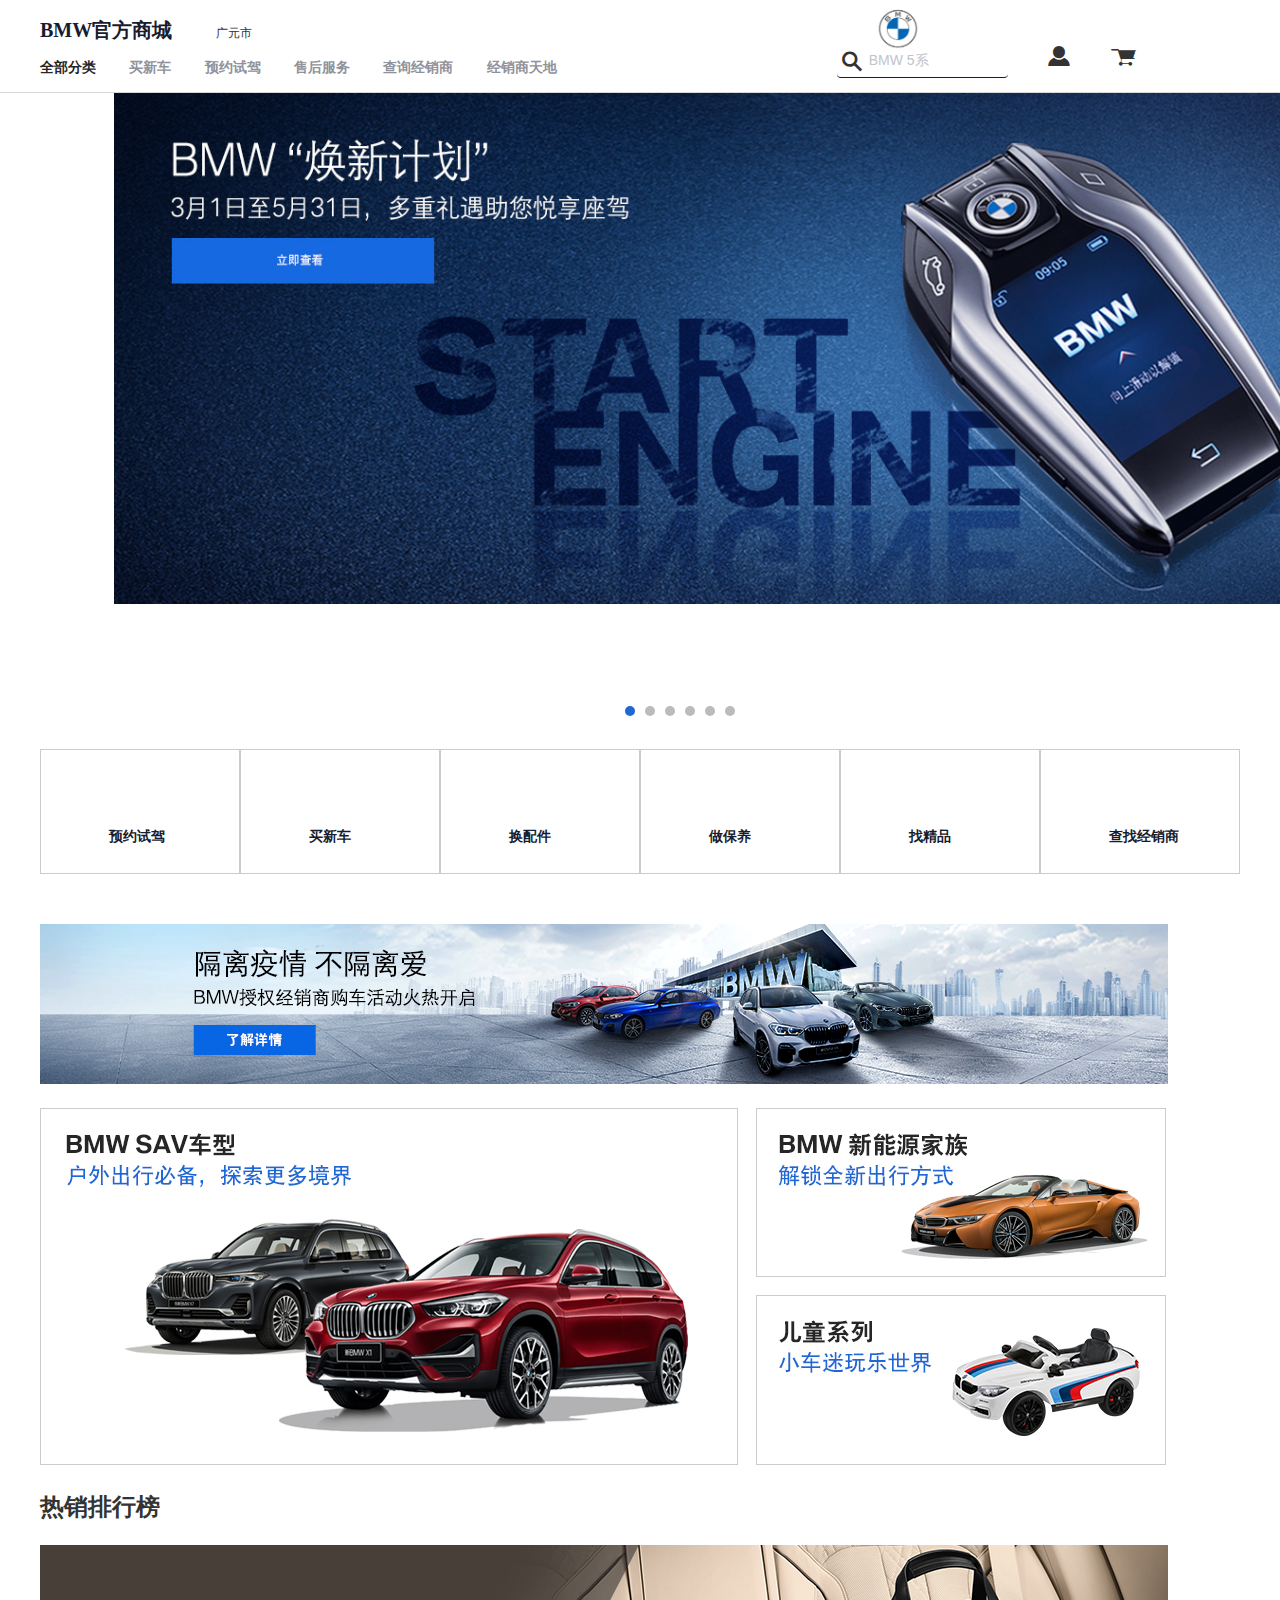
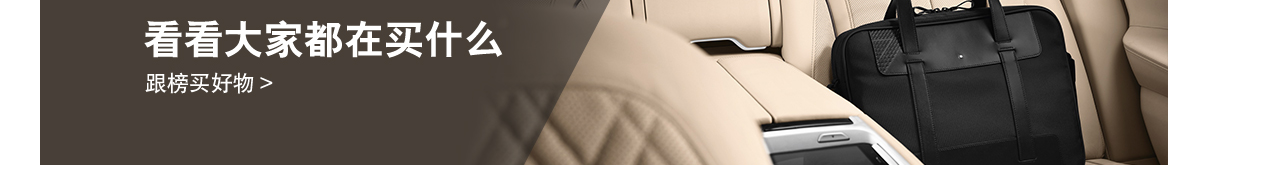
==== official-store.html @ 03c1a134 "今日提交" ====
<!DOCTYPE html>
<html lang="en">

<head>
    <meta charset="UTF-8">
    <meta name="viewport" content="width=device-width, initial-scale=1.0">
    <meta data-n-head="ssr" name="keywords" content="宝马汽车官方电商平台,宝马在线购买,宝马汽车报价,宝马汽车最新优惠">
    <meta data-n-head="ssr" data-hid="description" name="description"
        content="宝马汽车商城是宝马汽车官方电商平台，为您提供在线购买服务，想了解更多关于宝马汽车价格、图片、内饰、外观、性能、参数以及最新优惠等信息就到宝马汽车商城。">
    <link rel="icon" href="./images/favicon.png">
    <title>宝马汽车官方电商平台_在线购买_报价_最新优惠-宝马汽车商城</title>
    <link rel="icon" href="./images/favicon.png">
    <link rel="stylesheet" href="./lib/reset/reset.css">
    <link rel="stylesheet" href="./css/common.css">
    <link rel="stylesheet" href="./css/official-store.css">
</head>

<body>
    <!-- 顶部导航 -->
    <div class="topnav">
        <div class="container">
            <div class="topnav-one-part">
                <a href="javescript:;">BMW官方商城</a>
                <span><i></i>广元市<i></i></span>
            </div>
            <div class="topnav-two-part">
                <a href="javescript:;">全部分类</a>
                <a href="javescript:;">买新车</a>
                <a href="javescript:;">预约试驾</a>
                <a href="javescript:;">售后服务</a>
                <a href="javescript:;">查询经销商</a>
                <a href="javescript:;">经销商天地</a>
            </div>
            <div class="topnav-two-part-right">
                <i class="iconfont big">&#xe610;</i>
                <input type="text" placeholder="BMW 5系">
                <i class="iconfont people">&#xe663;</i>
                <i class="iconfont cart">&#xe6e3;</i>
            </div>
            <a href=""> <img src="./images/top-nav_2.png" alt=""></a>
        </div>
    </div>


    <!-- 轮播图 -->
    <div class="slider">
        <ul>
            <li>
                <a href="#"><img src="./images/official-store-silder_1.jpg" alt="">
                </a>
            </li>

            <li>
                <a href="#"><img src="./images/official-store-silder_3.jpg" alt="">
                </a>
            </li>

            <li>
                <a href="#"><img src="./images/official-store-silder_2.jpg" alt="">
                </a>
            </li>
        </ul>

        <!-- 小圆点 -->
        <ol>

        </ol>
    </div>


    <!-- 各种服务 -->
    <div class="all-kinds-of-servise">
        <div class="container">
            <div class="content"><a href="#"><i class="iconfont"></i>预约试驾</a></div>
            <div class="content"><a href="#"><i class="iconfont"></i>买新车</a></div>
            <div class="content"><a href="#"><i class="iconfont"></i>换配件</a></div>
            <div class="content"><a href="#"><i class="iconfont"></i>做保养</a></div>
            <div class="content"><a href="#"><i class="iconfont"></i>找精品</a></div>
            <div class="content"><a href="#"><i class="iconfont"></i>查找经销商</a></div>
        </div>
    </div>

    <!-- 广告图 -->
    <div class="ad">
        <div class="container">
            <a href="#">
                <img src="./images/ad_1.png" alt="">
            </a>
        </div>
    </div>

    <!-- BMW车型 -->
    <div class="motorcycle-type">
        <div class="container">
            <ul>
                <li><a href=""><img src="./images/motorcycle-type_1.jpg" alt=""></a>
                </li>

                <li>
                    <a href=""><img src="./images/motorcycle-type_2.jpg" alt=""></a>

                </li>

                <li> <a href=""><img src="./images/motorcycle-type_3.jpg" alt=""></a></li>
            </ul>
        </div>
    </div>

    <!-- 热销排行榜 -->
    <div class="hot">
        <div class="container">
            <h2>热销排行榜</h2>
            <a href="#"><img src="./images/hot_1.jpg" alt=""></a>
            <ul>
                <li></li>
                <li></li>
                <li></li>
                <li></li>
                <li></li>
                <li></li>
                <li></li>
                <li></li>
                <li></li>
            </ul>
        </div>
    </div>

    <script src="./lib/jQuery/jquery-3.4.1.min.js"></script>
    <script src="./js/official-store.js"></script>
</body>

</html>
---- css/common.css ----
/* 版心 */
.container{
    margin: 0 auto;
    width: 1200px;
}

*{
  cursor: pointer
}


/* 清除浮动 */
.clearfix:before,
.clearfix:after{
    content:'';
    display:table;
}

.clearfix:after{
    clear:both;
}

.clearfix{
    *zoom:1;
}


@font-face {font-family: "iconfont";
  src: url('iconfont.eot?t=1587384493761'); /* IE9 */
  src: url('iconfont.eot?t=1587384493761#iefix') format('embedded-opentype'), /* IE6-IE8 */
  url('[data-uri]') format('woff2'),
  url('iconfont.woff?t=1587384493761') format('woff'),
  url('iconfont.ttf?t=1587384493761') format('truetype'), /* chrome, firefox, opera, Safari, Android, iOS 4.2+ */
  url('iconfont.svg?t=1587384493761#iconfont') format('svg'); /* iOS 4.1- */
}

.iconfont {
  font-family: "iconfont" !important;
  font-size: 16px;
  font-style: normal;
  -webkit-font-smoothing: antialiased;
  -moz-osx-font-smoothing: grayscale;
}

.icon-weizhi:before {
  content: "\e681";
}

.icon-wo:before {
  content: "\e663";
}

.icon-lianxiwomen:before {
  content: "\e61d";
}

.icon-gouwuche:before {
  content: "\e6e3";
}

.icon-ic_arrow_r:before {
  content: "\e601";
}

.icon-zixun:before {
  content: "\e628";
}

.icon-fangdajing:before {
  content: "\e610";
}

.icon-youjiantou-:before {
  content: "\e630";
}

.icon-zuojiantou-:before {
  content: "\e632";
}

.icon-qiche:before {
  content: "\e7ef";
}

.icon-wurenjiashi___:before {
  content: "\e559";
}
---- css/official-store.css ----
.topnav{
    width: 100%;
    height: 92px;
    position: fixed;
    top: 0;
    border-bottom: 1px solid #d8d8d8;
    background-color: #fff;
}

.topnav-one-part{
    width: 660px;
    display: inline-block;
}

.topnav-one-part a{
    font-size: 20px;
    color: #181c2f;
    font-weight: 600;
    line-height: 60px;
    padding-top: 20px;
    box-sizing: border-box;
    font-family: Microsoft YaHei;
    padding-right: 40px;
}

.topnav-two-part a{
    font-size: 14px;
    margin-top: 10px;
    margin-bottom: 18px;
    font-weight: 700;
    color: #91929b;
    margin-right: 30px;
}

.topnav-two-part a:first-child{
    color: #262626;
}

.topnav-two-part{
    float: left;
}

.topnav-two-part-right{
    overflow: hidden;
    position: relative;
    width: 653px;
    height: 90px;
    margin-top: -57px;
    padding-top: 15px
}

.topnav-two-part-right input{
    margin-left: 250px;
    border: none;
    border-bottom: 1px solid #181c2f;
    padding-left: 32px;
    box-sizing: border-box;
    border-radius: 4px;
    padding-top: 26px;
    width: 171px;
    height: 60px;
}

.topnav-two-part-right input::-webkit-input-placeholder { 
       color: #c0c4cc;   
       font-size: 14px; 
       text-align: left;
       line-height: 20px;
   }

.topnav-two-part-right .big{
    position: absolute;
    top: 48px;
    left: 255px;
    font-size: 20px;
}

.people,
.cart{
    font-size: 26px;
    margin-left: 35px;
}

 .topnav img{
    width: 5%;
    position: absolute;
    top: -6px;
    right: 350px;
}



/* 轮播图 */
.slider {
    /* height: 765px; */
    margin-left: 114px;
    /* margin-left: 112px; */
    position: relative;
    margin-top: 92px;
    z-index: -1;
  }

  .slider img{
      width: 117%;
  }

  .slider ul{
      height: 632px;
  }

  .slider ul li {
    position: absolute;
    display: none;
  }

  .slider ul li:first-child {
    display: block;
  }

  .slider ol {
    position: absolute;
    left: 49%;
    bottom: 8px;
    transform: translate(-50%);
  }

  .slider ol li {
    float: left;
    width: 10px;
    height: 10px;
    border-radius: 50%;
    margin-right: 10px;
    background-color: #bbbbbb;
  }

  .slider ol li.current {
    background-color: #1c69d4;
  }



  /* 各种服务 */
  .all-kinds-of-servise{
      width: 100%;
      height: 175px;
      overflow: hidden;
      margin-top: 25px;
  }

  .all-kinds-of-servise .content{
      width: 200px;
      height: 125px;
      border: 1px solid #ccc;
      float: left;
      box-sizing: border-box;
  }

  .all-kinds-of-servise a{
     line-height: 170px;
     color: #181c2f;
     font-size: 14px;
    font-weight: 600;
    margin-left: 68px;
  }


  /* 广告 */
  .ad{
      margin-bottom: 20px;
  }


  /* BMW车型 */
  .motorcycle-type{
      height: 375px;
  }

  .motorcycle-type li{
      border: 1px solid #ccc;
      float: left;
  }

  .motorcycle-type li:first-child{
      margin-right: 18px;
  }

  .motorcycle-type li:last-child{
    margin-top: 18px;
}


/* 热销排行榜 */
.hot{
    margin-top: 10px;
}

.hot h2{
    font-size: 24px;
    font-weight: 800;
    margin-bottom: 25px;
}
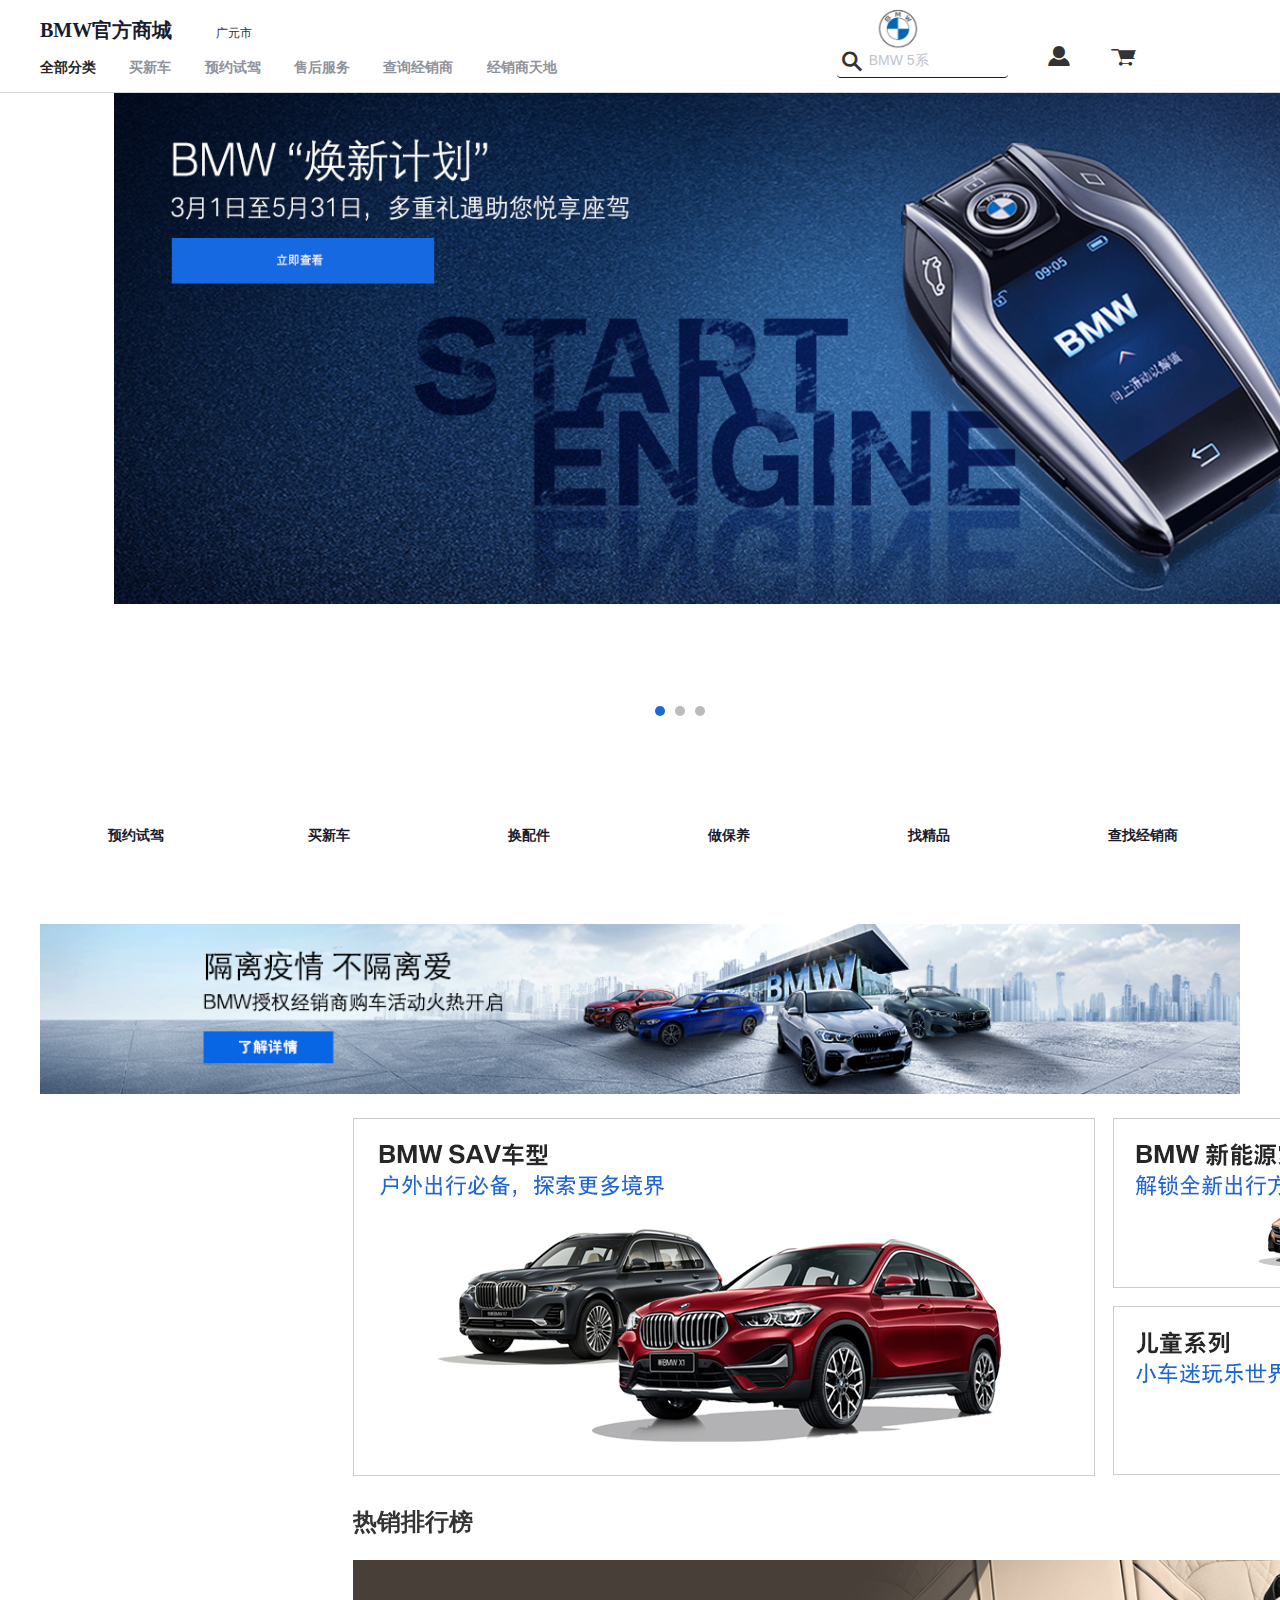
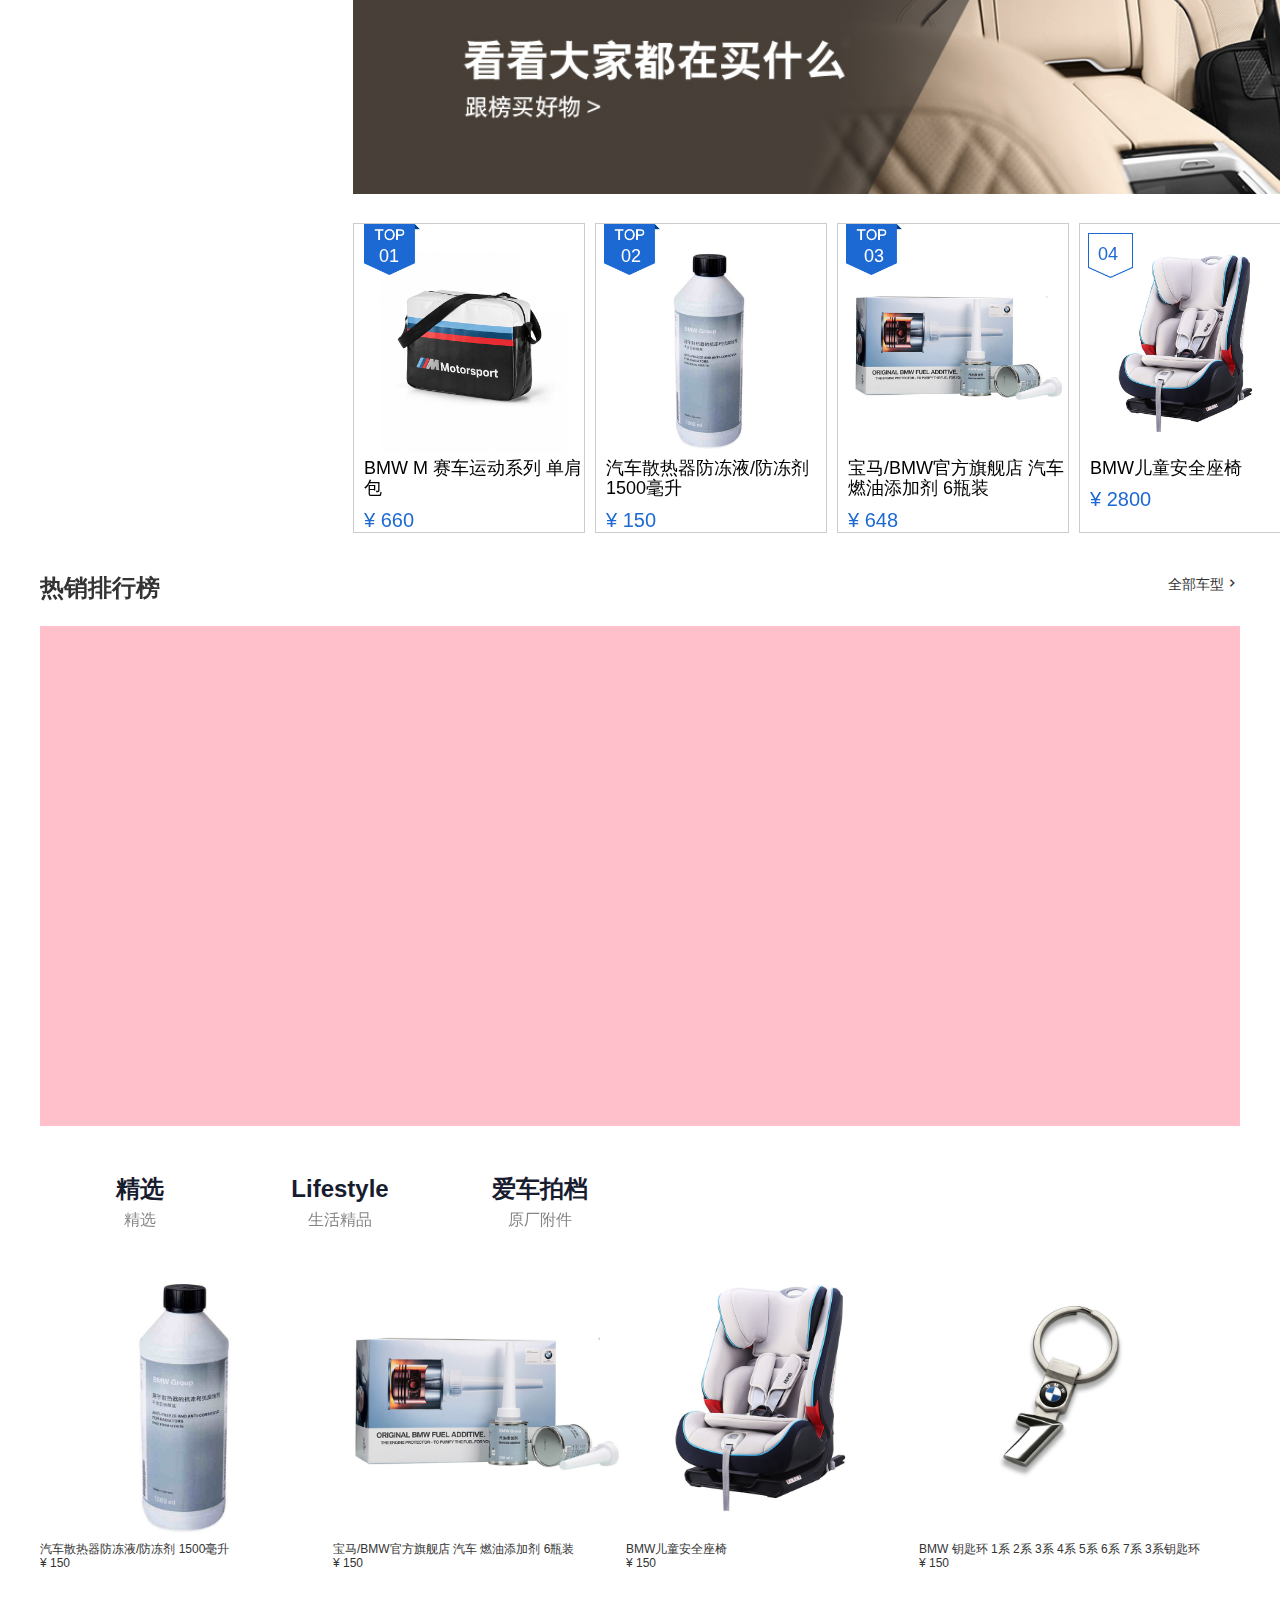
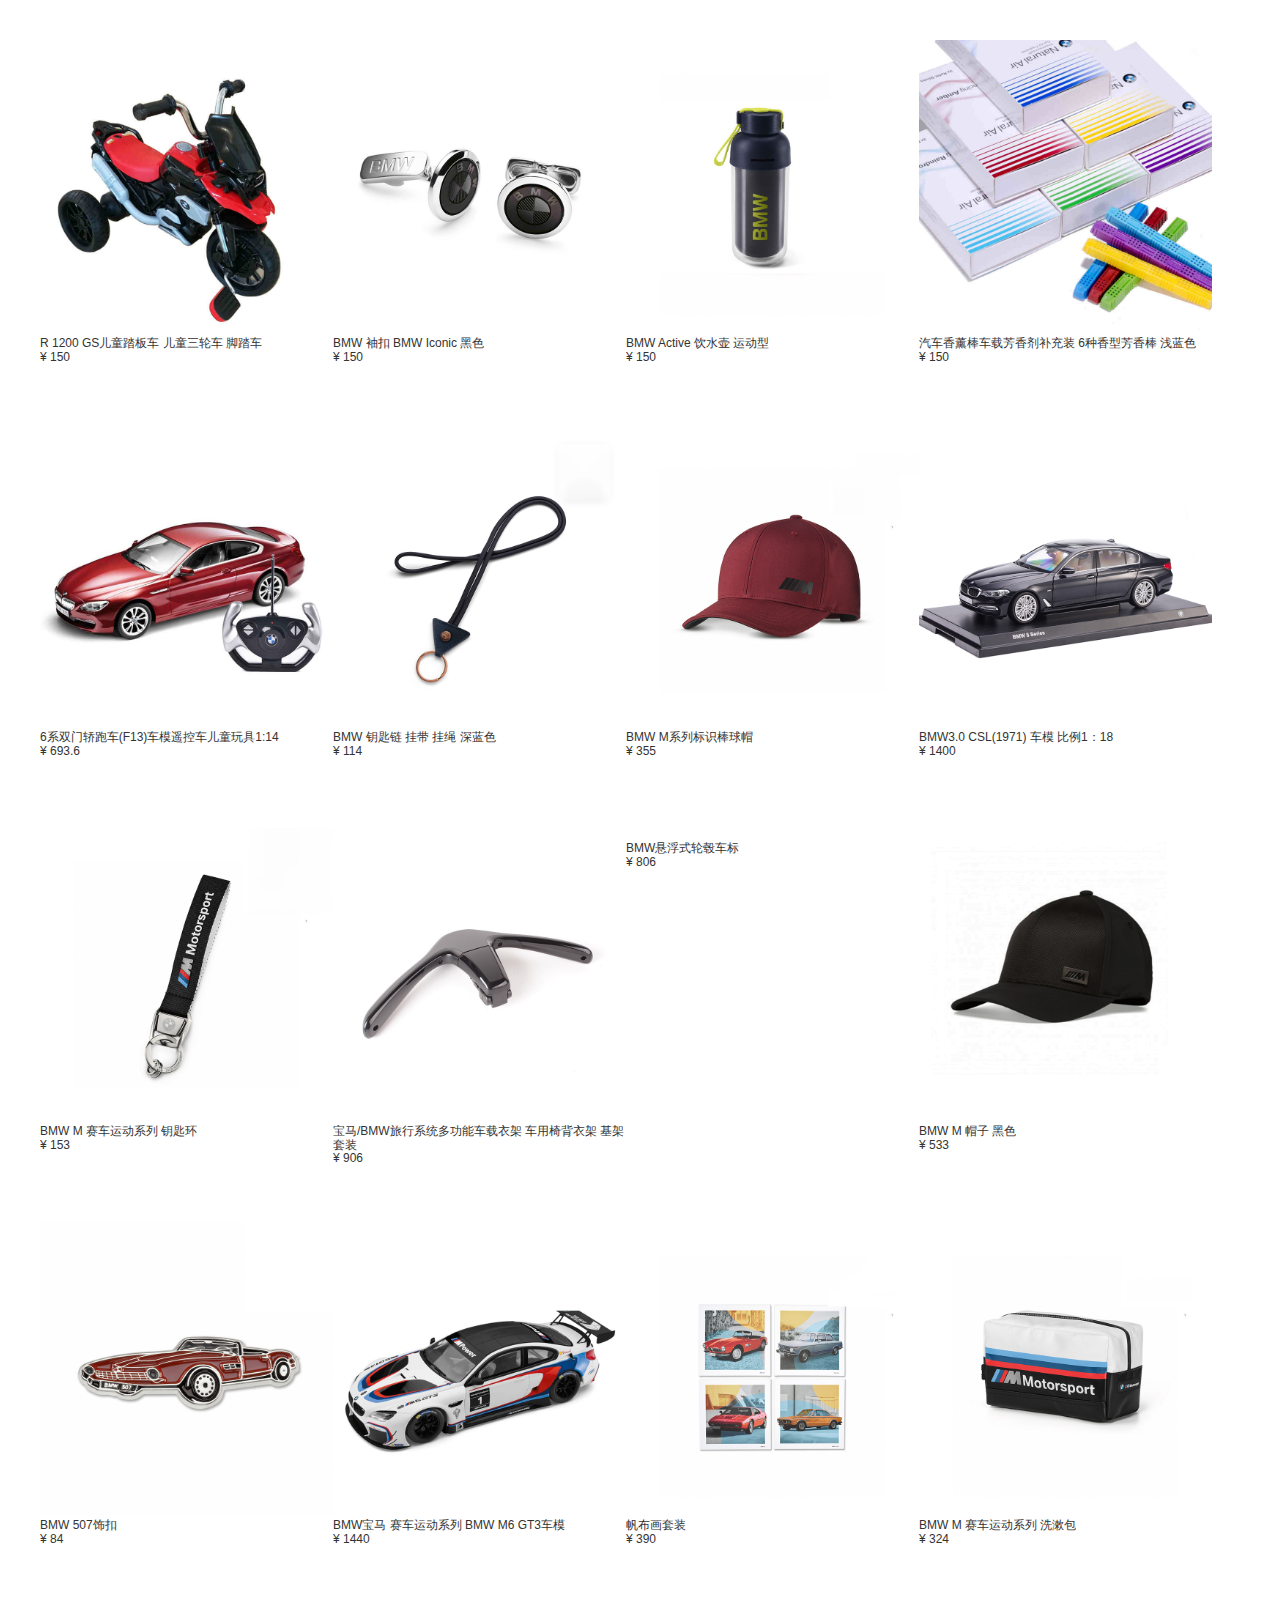
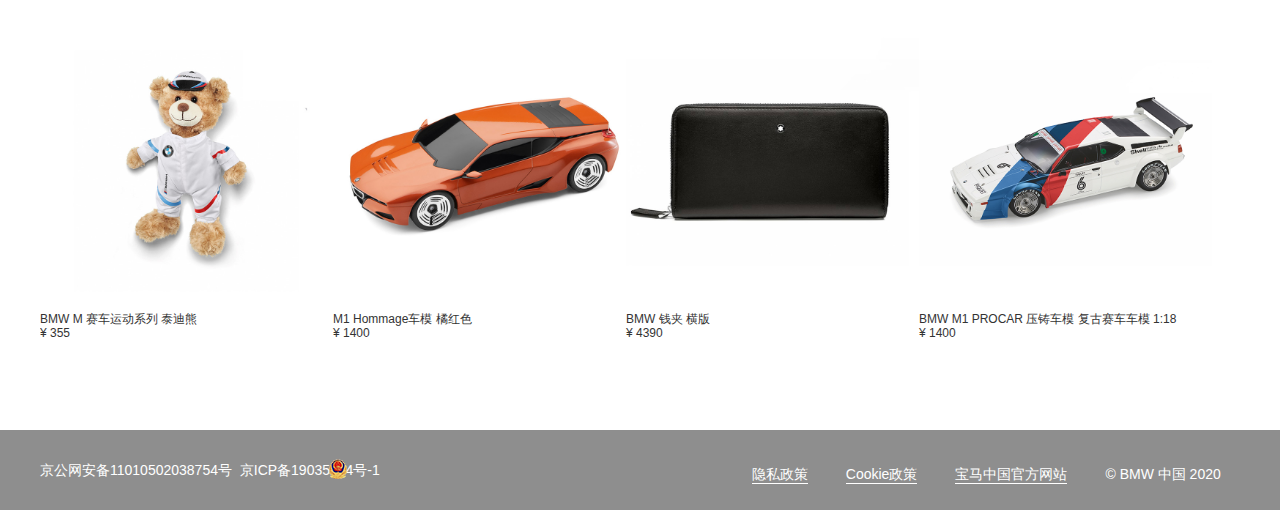
==== commit ce5b1d5e: "今日提交" ====
--- a/official-store.html
+++ b/official-store.html
@@ -110,18 +110,306 @@
     <div class="hot">
         <div class="container">
             <h2>热销排行榜</h2>
-            <a href="#"><img src="./images/hot_1.jpg" alt=""></a>
-            <ul>
-                <li></li>
-                <li></li>
-                <li></li>
-                <li></li>
-                <li></li>
-                <li></li>
-                <li></li>
-                <li></li>
-                <li></li>
-            </ul>
+            <a href="#"><img class="hot-ad" src="./images/hot_1.jpg" alt=""></a>
+            <div class="look">
+                <ul>
+                    <li><a href="#"><img src="./images/hot-content_1.jpg" alt="">
+                            <i class="top"></i>
+                            <b class="one">01</b>
+                            <p>BMW M 赛车运动系列 单肩包</p>
+                            <span>¥ 660</span>
+                        </a>
+                    </li>
+
+                    <li><a href="#"><img src="./images/hot-content_2.jpg" alt="">
+                            <i class="top1"></i>
+                            <b class="two">02</b>
+                            <p> 汽车散热器防冻液/防冻剂 1500毫升</p>
+                            <span>¥ 150</span>
+                        </a>
+                    </li>
+
+                    <li><a href="#"><img src="./images/hot-content_3.jpg" alt="">
+                            <i class="top2"></i>
+                            <b class="three">03</b>
+                            <p>宝马/BMW官方旗舰店 汽车 燃油添加剂 6瓶装</p>
+                            <span>¥ 648</span>
+                        </a>
+                    </li>
+
+                    <li><a href="#"><img src="./images/hot-content_4.jpg" alt="">
+                            <i class="top3"></i>
+                            <b class="four">04</b>
+                            <p> BMW儿童安全座椅 </p>
+                            <span>¥ 2800</span>
+                        </a>
+                    </li>
+
+                    <li><a href="#"><img src="./images/hot-content_5.jpg" alt="">
+                            <i class="top4"></i>
+                            <b class="five">05</b>
+                            <p>BMW 钥匙环 1系 2系 3系 4系 5系 6系 7系 3系钥匙环</p>
+                            <span>¥ 324</span>
+                        </a>
+                    </li>
+
+                    <li><a href="#"><img src="./images/hot-content_6.jpg" alt="">
+                            <i class="top"></i>
+                            <p>Motorrad R nineT/G 310 GS钥匙圈</p>
+                            <span>¥ 65</span>
+                        </a>
+                    </li>
+
+                    <li><a href="#"><img src="./images/hot-content_7.jpg" alt="">
+                            <i class="top"></i>
+                            <p>BMW 袖扣 BMW Iconic 黑色</p>
+                            <span>¥ 3820</span>
+                        </a>
+                    </li>
+
+                    <li><a href="#"><img src="./images/hot-content_8.jpg" alt="">
+                            <i class="top"></i>
+                            <p>BMW 玩具车 回力车车模 颜色随机发货</p>
+                            <span>¥ 115</span>
+                        </a>
+                    </li>
+
+                    <li><a href="#"><img src="./images/hot-content_9.jpg" alt="">
+                            <s>查看热销排行榜</s>
+                        </a>
+                    </li>
+                </ul>
+            </div>
+        </div>
+    </div>
+
+
+
+    <!-- 热销车型 -->
+    <div class="hot-car">
+        <div class="container">
+            <div class="hot-car-title">
+                <h2>热销排行榜</h2>
+                <span>全部车型<i class="iconfont">&#xe601;</i></span>
+            </div>
+            <div class="hot-car-slider">
+
+            </div>
+        </div>
+    </div>
+
+
+
+
+
+    <!-- 精选产品 -->
+    <div class="good-produce">
+        <div class="container">
+            <div class="good-produce-title-top">
+                <div class="good-produce-title">
+                    <h2>精选</h2>
+                    <span>精选</span>
+                </div>
+
+                <div class="good-produce-title">
+                    <h2>Lifestyle</h2>
+                    <span>生活精品</span>
+                </div>
+
+                <div class="good-produce-title">
+                    <h2>爱车拍档</h2>
+                    <span>原厂附件</span>
+                </div>
+            </div>
+
+            <!-- 精选对应的内容 -->
+            <div class="good-produce-content">
+                <ul>
+                    <li>
+                        <a href="#">
+                            <img src="./images/good-produce-content_1.jpg" alt="">
+                            <p> 汽车散热器防冻液/防冻剂 1500毫升</p>
+                            <span>¥ 150</span>
+                        </a>
+                    </li>
+                    <li>
+                        <a href="#">
+                            <img src="./images/good-produce-content_2.jpg" alt="">
+                            <p>宝马/BMW官方旗舰店 汽车 燃油添加剂 6瓶装</p>
+                            <span>¥ 150</span>
+                        </a>
+                    </li>
+                    <li>
+                        <a href="#">
+                            <img src="./images/good-produce-content_3.jpg" alt="">
+                            <p> BMW儿童安全座椅 </p>
+                            <span>¥ 150</span>
+                        </a>
+                    </li>
+                    <li>
+                        <a href="#">
+                            <img src="./images/good-produce-content_4.jpg" alt="">
+                            <p>BMW 钥匙环 1系 2系 3系 4系 5系 6系 7系 3系钥匙环</p>
+                            <span>¥ 150</span>
+                        </a>
+                    </li>
+                    <li>
+                        <a href="#">
+                            <img src="./images/good-produce-content_5.jpg" alt="">
+                            <p>R 1200 GS儿童踏板车 儿童三轮车 脚踏车</p>
+                            <span>¥ 150</span>
+                        </a>
+                    </li>
+                    <li>
+                        <a href="#">
+                            <img src="./images/good-produce-content_6.jpg" alt="">
+                            <p>BMW 袖扣 BMW Iconic 黑色</p>
+                            <span>¥ 150</span>
+                        </a>
+                    </li>
+                    <li>
+                        <a href="#">
+                            <img src="./images/good-produce-content_7.jpg" alt="">
+                            <p>BMW Active 饮水壶 运动型</p>
+                            <span>¥ 150</span>
+                        </a>
+                    </li>
+                    <li>
+                        <a href="#">
+                            <img src="./images/good-produce-content_8.jpg" alt="">
+                            <p>汽车香薰棒车载芳香剂补充装 6种香型芳香棒 浅蓝色</p>
+                            <span>¥ 150</span>
+                        </a>
+                    </li>
+                    <li>
+                        <a href="#">
+                            <img src="./images/good-produce-content_9.jpg" alt="">
+                            <p>6系双门轿跑车(F13)车模遥控车儿童玩具1:14</p>
+                            <span>¥ 693.6</span>
+                        </a>
+                    </li>
+                    <li>
+                        <a href="#">
+                            <img src="./images/good-produce-content_10.jpg" alt="">
+                            <p>BMW 钥匙链 挂带 挂绳 深蓝色</p>
+                            <span>¥ 114</span>
+                        </a>
+                    </li>
+                    <li>
+                        <a href="#">
+                            <img src="./images/good-produce-content_11.jpg" alt="">
+                            <p> BMW M系列标识棒球帽 </p>
+                            <span>¥ 355</span>
+                        </a>
+                    </li>
+                    <li>
+                        <a href="#">
+                            <img src="./images/good-produce-content_12.jpg" alt="">
+                            <p>BMW3.0 CSL(1971) 车模 比例1：18</p>
+                            <span>¥ 1400</span>
+                        </a>
+                    </li>
+                    <li>
+                        <a href="#">
+                            <img src="./images/good-produce-content_13.jpg" alt="">
+                            <p>BMW M 赛车运动系列 钥匙环</p>
+                            <span>¥ 153</span>
+                        </a>
+                    </li>
+                    <li>
+                        <a href="#">
+                            <img src="./images/good-produce-content_14.jpg" alt="">
+                            <p>宝马/BMW旅行系统多功能车载衣架 车用椅背衣架 基架套装</p>
+                            <span>¥ 906</span>
+                        </a>
+                    </li>
+                    <li>
+                        <a href="#">
+                            <img src="./images/good-produce-content_15.jpg" alt="">
+                            <p>BMW悬浮式轮毂车标</p>
+                            <span>¥ 806</span>
+                        </a>
+                    </li>
+                    <li>
+                        <a href="#">
+                            <img src="./images/good-produce-content_16.jpg" alt="">
+                            <p>BMW M 帽子 黑色 </p>
+                            <span>¥ 533</span>
+                        </a>
+                    </li>
+                    <li>
+                        <a href="#">
+                            <img src="./images/good-produce-content_17.jpg" alt="">
+                            <p>BMW 507饰扣</p>
+                            <span>¥ 84</span>
+                        </a>
+                    </li>
+                    <li>
+                        <a href="#">
+                            <img src="./images/good-produce-content_18.jpg" alt="">
+                            <p>BMW宝马 赛车运动系列 BMW M6 GT3车模</p>
+                            <span>¥ 1440</span>
+                        </a>
+                    </li>
+                    <li>
+                        <a href="#">
+                            <img src="./images/good-produce-content_19.jpg" alt="">
+                            <p>帆布画套装</p>
+                            <span>¥ 390</span>
+                        </a>
+                    </li>
+                    <li>
+                        <a href="#">
+                            <img src="./images/good-produce-content_20.jpg" alt="">
+                            <p>BMW M 赛车运动系列 洗漱包</p>
+                            <span>¥ 324</span>
+                        </a>
+                    </li>
+                    <li>
+                        <a href="#">
+                            <img src="./images/good-produce-content_21.jpg" alt="">
+                            <p>BMW M 赛车运动系列 泰迪熊</p>
+                            <span>¥ 355</span>
+                        </a>
+                    </li>
+                    <li>
+                        <a href="#">
+                            <img src="./images/good-produce-content_22.jpg" alt="">
+                            <p>M1 Hommage车模 橘红色</p>
+                            <span>¥ 1400</span>
+                        </a>
+                    </li>
+                    <li>
+                        <a href="#">
+                            <img src="./images/good-produce-content_23.jpg" alt="">
+                            <p>BMW 钱夹 横版</p>
+                            <span>¥ 4390</span>
+                        </a>
+                    </li>
+                    <li>
+                        <a href="#">
+                            <img src="./images/good-produce-content_24.jpg" alt="">
+                            <p>BMW M1 PROCAR 压铸车模 复古赛车车模 1:18</p>
+                            <span>¥ 1400</span>
+                        </a>
+                    </li>
+                </ul>
+            </div>
+        </div>
+    </div>
+
+
+
+    <!-- 底部 -->
+    <div class="footer">
+        <div class="container">
+            <p><i></i>京公网安备11010502038754号&nbsp;&nbsp;京ICP备19035014号-1</p>
+            <div class="footer-right">
+                <span>隐私政策</span>
+                <span>Cookie政策</span>
+                <span>宝马中国官方网站</span>
+                <span class="BMW">© BMW 中国 2020</span>
+            </div>
         </div>
     </div>
 
--- a/css/official-store.css
+++ b/css/official-store.css
@@ -150,9 +150,14 @@
   .all-kinds-of-servise .content{
       width: 200px;
       height: 125px;
-      border: 1px solid #ccc;
+      /* border: 1px solid #ccc; */
       float: left;
       box-sizing: border-box;
+      transition: all 0.5;
+  }
+
+  .all-kinds-of-servise .content:hover{
+      transform: scale(1.2);
   }
 
   .all-kinds-of-servise a{
@@ -169,10 +174,16 @@
       margin-bottom: 20px;
   }
 
+  .ad img{
+    width: 1200px;
+  }
+
 
   /* BMW车型 */
   .motorcycle-type{
-      height: 375px;
+    height: 375px;
+    width: 1200px;
+    margin-left: 353px;
   }
 
   .motorcycle-type li{
@@ -182,20 +193,321 @@
 
   .motorcycle-type li:first-child{
       margin-right: 18px;
+      width: 740px;
   }
 
   .motorcycle-type li:last-child{
     margin-top: 18px;
+    width: 438px;
+}
+
+.motorcycle-type li:nth-child(2){
+    width: 438px;
 }
 
 
 /* 热销排行榜 */
 .hot{
-    margin-top: 10px;
+    margin-top: 15px;
+    position: relative;
+    overflow: hidden;
+    width: 1200px;
+    margin-left: 353px;
+    /* z-index: -1; */
+    margin-bottom: 41px;
+}
+
+.hot-ad{
+    width: 1200px;
+    
 }
 
 .hot h2{
     font-size: 24px;
     font-weight: 800;
     margin-bottom: 25px;
-}+    position: relative;
+}
+
+.hot ul{
+    width: calc(232px*9);
+    overflow: hidden;
+    margin-top: 25px;
+    position: absolute;
+    height: 333px;
+}
+
+.hot li{
+    float: left;
+    width: 232px;
+    height: 310px;
+    border: 1px solid #ccc;
+    box-sizing: border-box;
+    margin-right: 10px;
+    transition: all 0.5s;
+    position: relative;
+}
+
+.hot li:hover{
+    transform: scale(1.2);
+    box-shadow: 1px 0px 8px 5px #ccc;
+}
+
+.hot li img{
+    width:100%;
+}
+
+.look{
+    width: 1200px;
+    height: 335px;
+    
+}
+
+.look p{
+    font-size: 18px;
+    color: #000;
+    padding-left: 10px;
+    font-weight: 300;
+}
+
+.look span{
+    font-size: 20px;
+    color: #1c69d4;
+    margin-top: 10px;
+    display: block;
+    padding-left: 10px;
+}
+
+.look .top{
+    background-image: url(../images/hot-tpo.png);
+    width: 56px;
+    height: 57px;
+    display: block;
+    background-repeat: no-repeat;
+    position: absolute;
+    top: 0px;
+    left: 10px;
+    background-size: 56px;
+}
+
+.look .top1{
+    background-image: url(../images/hot-tpo.png);
+    width: 69px;
+    height: 90px;
+    display: block;
+    background-repeat: no-repeat;
+    position: absolute;
+    top: 0px;
+    left: 8px;
+    background-size: 56px;
+}
+
+.look .top2{
+    background-image: url(../images/hot-tpo.png);
+    width: 69px;
+    height: 90px;
+    display: block;
+    background-repeat: no-repeat;
+    position: absolute;
+    top: 0px;
+    left: 8px;
+    background-size: 56px;
+}
+
+.look .top3{
+    background-image: url(../images/hot-top_2.png);
+    width: 69px;
+    height: 90px;
+    display: block;
+    background-repeat: no-repeat;
+    position: absolute;
+    top: 9px;
+    left: 8px;
+    background-size: 45px;
+}
+
+.look .top4{
+    background-image: url(../images/hot-top_2.png);
+    width: 69px;
+    height: 90px;
+    display: block;
+    background-repeat: no-repeat;
+    position: absolute;
+    top: 9px;
+    left: 8px;
+    background-size: 45px;
+}
+
+.look .one{
+    position: absolute;
+    top: 22px;
+    left: 25px;
+    z-index: 10;
+    color: #fff;
+    font-size: 18px;
+    font-weight: 100;
+}
+
+.look .two{
+    position: absolute;
+    top: 22px;
+    left: 25px;
+    z-index: 10;
+    color: #fff;
+    font-size: 18px;
+    font-weight: 100;
+}
+
+.look .three{
+        position: absolute;
+        top: 22px;
+        left: 26px;
+        z-index: 10;
+        color: #fff;
+        font-size: 18px;
+        font-weight: 100;
+}
+
+.look .four{
+    position: absolute;
+    top: 20px;
+    left: 18px;
+    z-index: 10;
+    color: #1c69d3;
+    font-size: 18px;
+    font-weight: 100;
+}
+
+.look .five{
+    position: absolute;
+    top: 20px;
+    left: 18px;
+    z-index: 10;
+    color: #1c69d3;
+    font-size: 18px;
+    font-weight: 100;
+}
+
+
+
+
+/* 热销车型 */
+.hot-car-title{
+    overflow: hidden;
+}
+
+.hot-car-title h2{
+    font-size: 24px;
+    font-weight: 800;
+    margin-bottom: 25px;
+    position: relative;
+    float: left;
+}
+
+.hot-car-title span{
+    float: right;
+    font-size: 14px;
+}
+
+.hot-car-slider{
+    height: 500px;
+    background-color: pink;
+    margin-bottom: 40px;
+}
+
+
+
+
+/* 热销车型 */
+.good-produce{
+    overflow: hidden;
+}
+
+.good-produce-title-top{
+    height: 80px;
+}
+
+.good-produce-title{
+    float: left;
+    /* margin-right: 30px; */
+    width: 200px;
+    height: 60px;
+    text-align: center;
+}
+
+.good-produce-title h2{
+    font-size: 24px;
+    color: #181c2f;
+    font-weight: 600;
+    /* margin-bottom: 8px; */
+    line-height: 45px;
+}
+
+.good-produce-title span{
+    font-size: 16px;
+    font-weight: 500;
+    opacity: 0.6;
+}
+
+.good-produce-content ul{
+    overflow: hidden;
+}
+
+.good-produce-content li{
+    width: 293px;
+    height: 394px;
+    float: left;
+}
+
+.good-produce-content img{
+    width: 100%;
+}
+
+
+
+
+/* 底部 */
+.footer{
+    margin-top: 20px;
+    width: 100%;
+    height: 80px;
+    background-color: #8e8e8e;
+    overflow: hidden;
+    position: relative;
+}
+
+.footer p{
+    float: left;
+    line-height: 80px;
+    color: #fff;
+    font-size: 14px;
+}
+
+.footer i{
+    position: absolute;
+    top: 29px;
+    left: 328px;
+    background-image: url(../images/last_1.png);
+    background-repeat: no-repeat;
+    width: 22px;
+    height: 21px;
+    padding-left: 12px;
+    display: block;
+  }
+
+  .footer-right span{
+      margin-left: 38px;
+      float: left;
+      color: #fff;
+      font-size: 14px;
+      margin-top: 37px;
+      border-bottom: 1px solid #fff;
+  }
+
+  .footer-right span:first-child{
+      margin-left: 372px;
+  }
+
+  .footer .BMW{
+      border: none;
+  }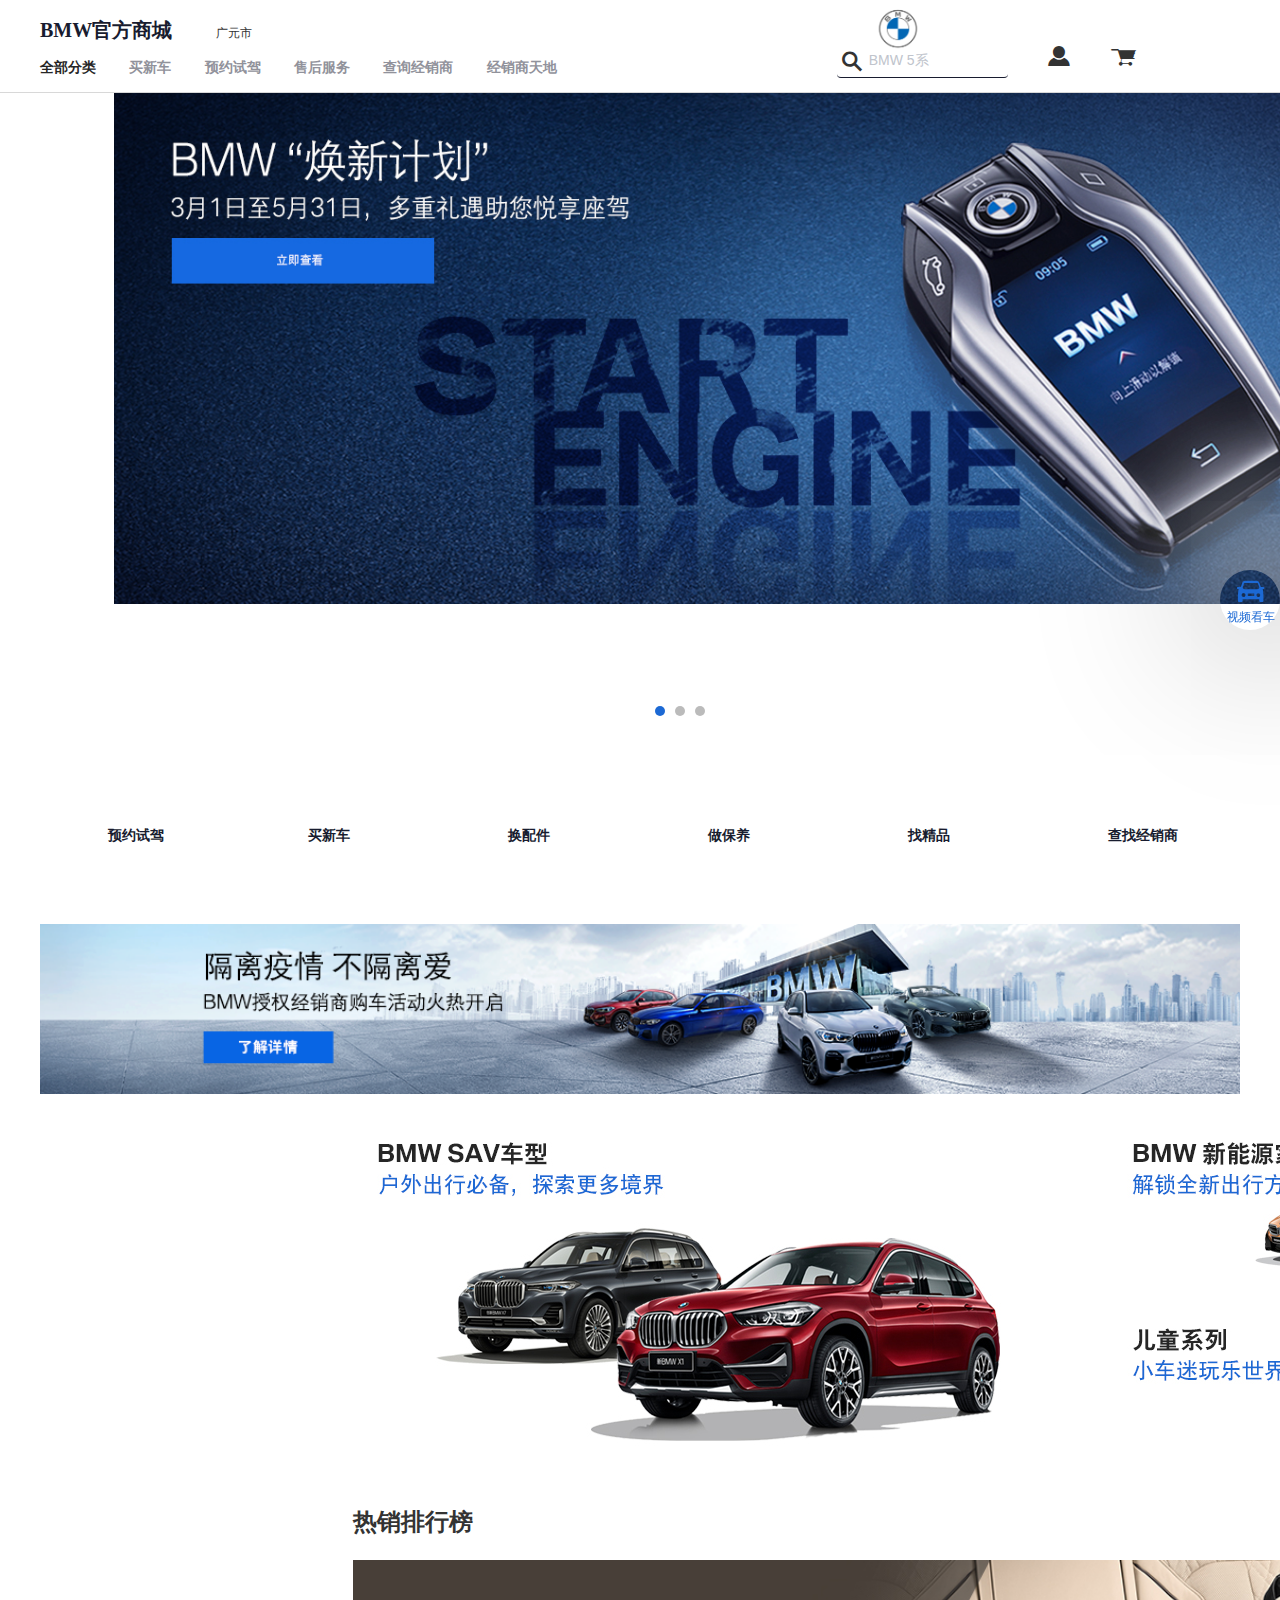
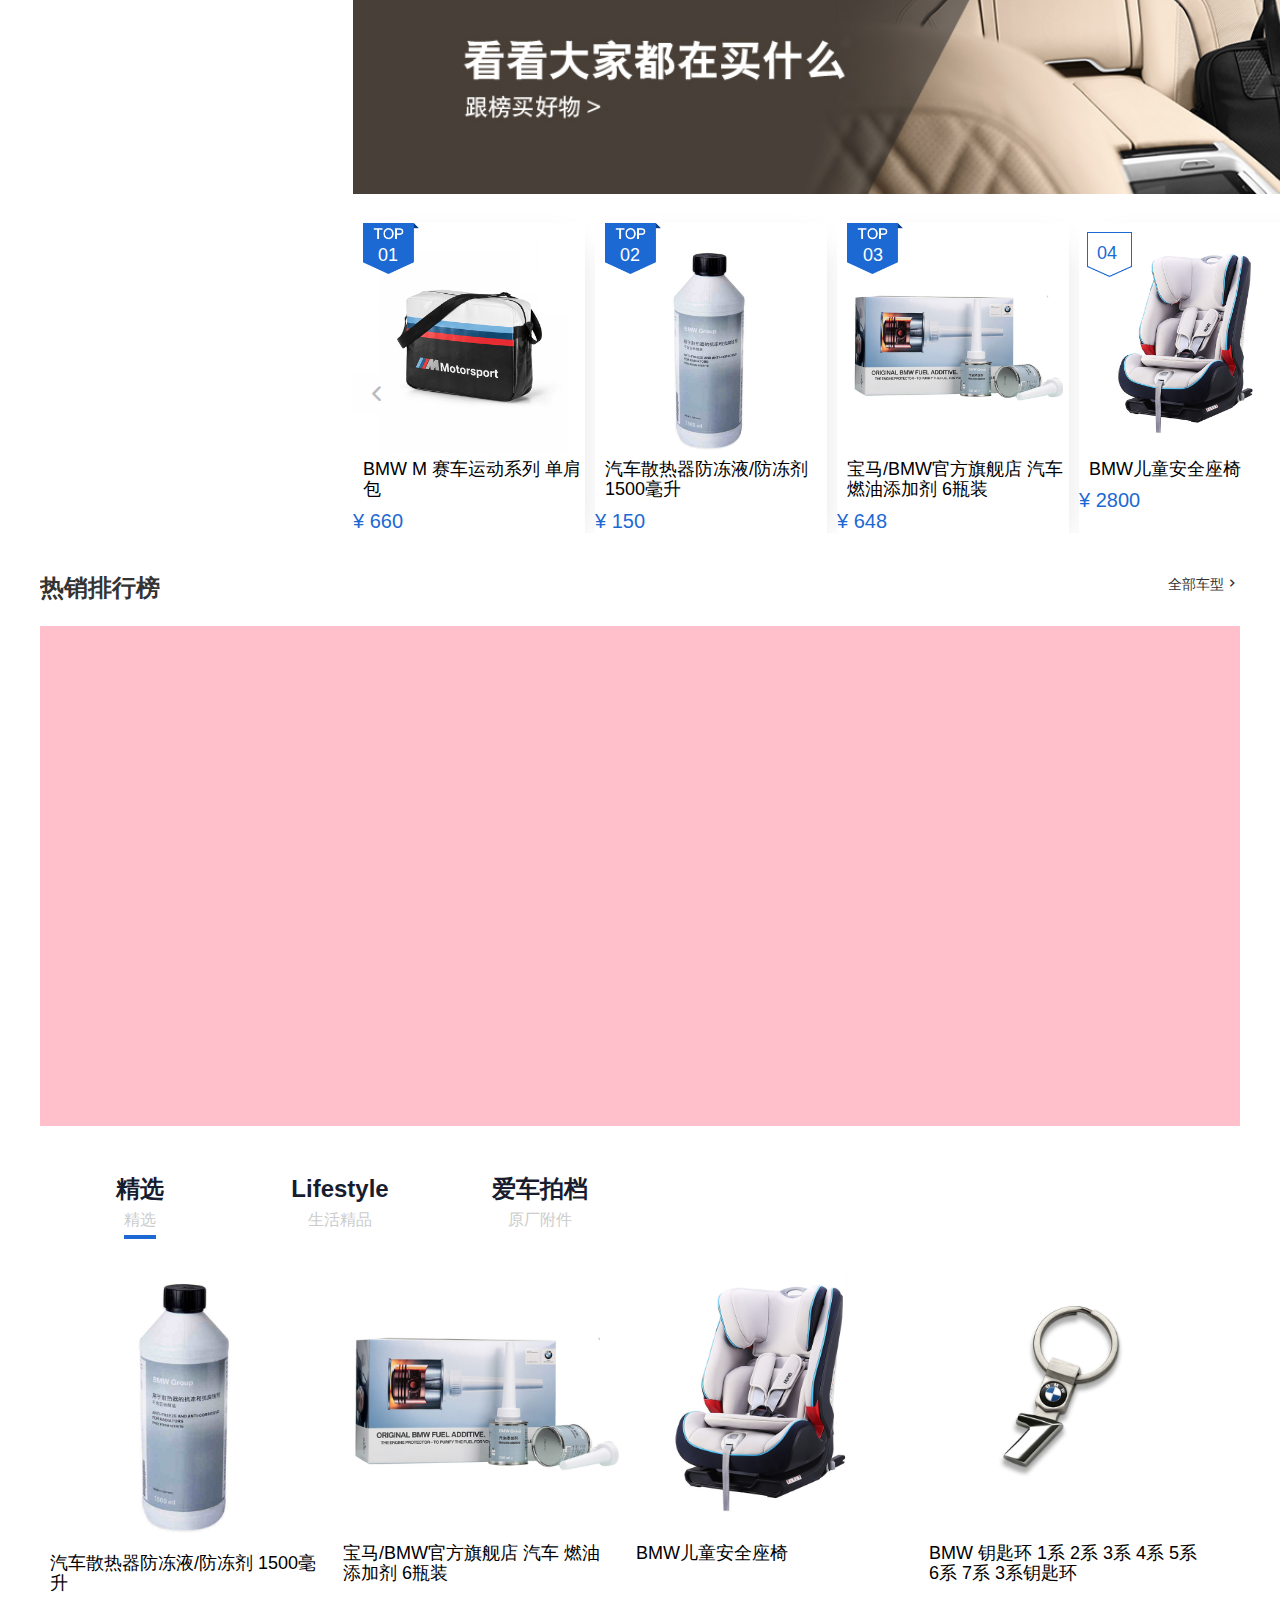
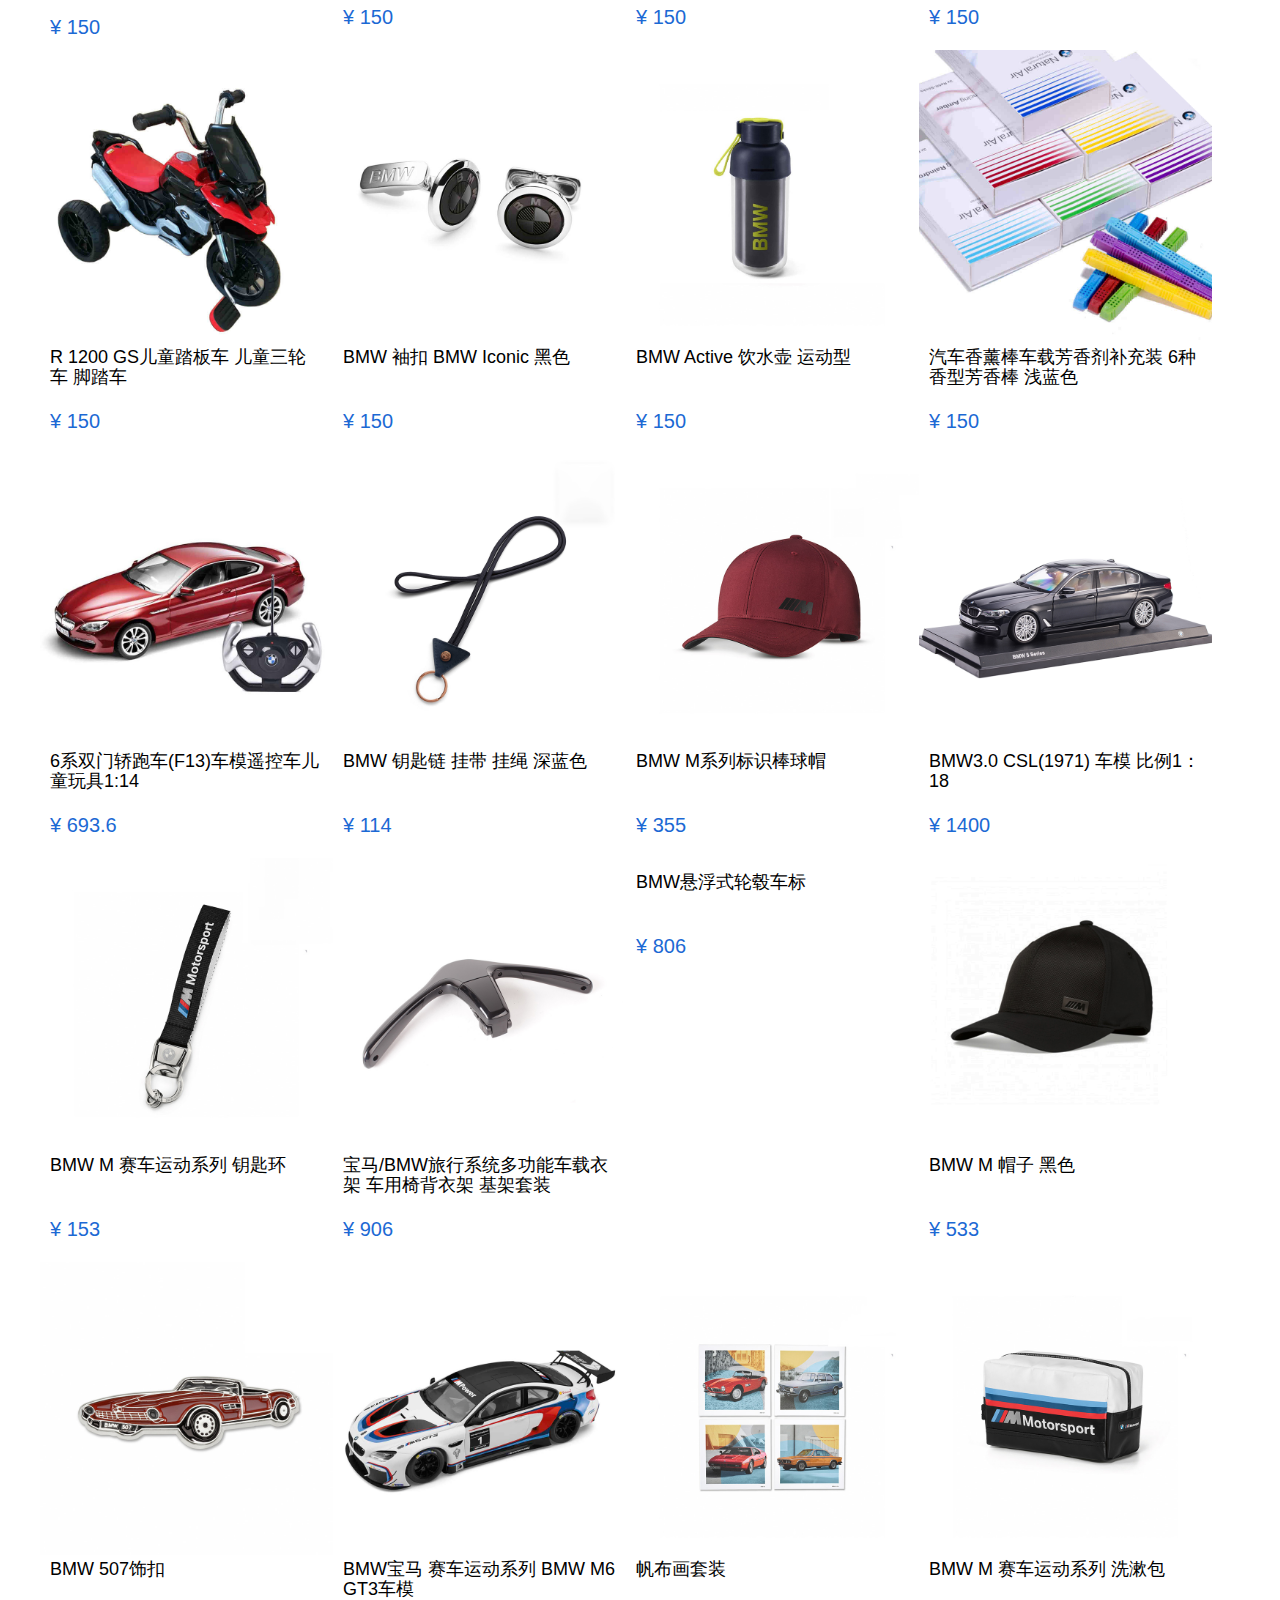
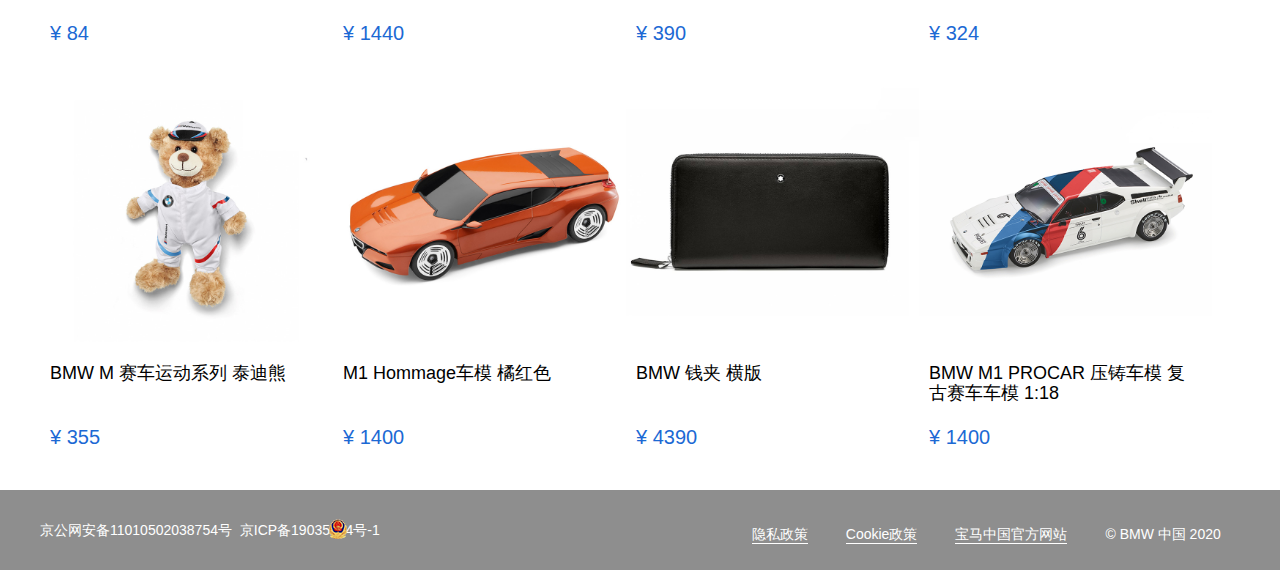
==== commit d04cd2a6: "今日提交" ====
--- a/official-store.html
+++ b/official-store.html
@@ -106,6 +106,8 @@
         </div>
     </div>
 
+
+
     <!-- 热销排行榜 -->
     <div class="hot">
         <div class="container">
@@ -113,6 +115,11 @@
             <a href="#"><img class="hot-ad" src="./images/hot_1.jpg" alt=""></a>
             <div class="look">
                 <ul>
+                    <div class="arrow">
+                        <span class="arrow-left"><i class="iconfont">&#xe632;</i></span>
+                        <span class="arrow-right"><i class="iconfont">&#xe630;</i></span>
+                    </div>
+
                     <li><a href="#"><img src="./images/hot-content_1.jpg" alt="">
                             <i class="top"></i>
                             <b class="one">01</b>
@@ -122,7 +129,7 @@
                     </li>
 
                     <li><a href="#"><img src="./images/hot-content_2.jpg" alt="">
-                            <i class="top1"></i>
+                            <i class="top"></i>
                             <b class="two">02</b>
                             <p> 汽车散热器防冻液/防冻剂 1500毫升</p>
                             <span>¥ 150</span>
@@ -130,7 +137,7 @@
                     </li>
 
                     <li><a href="#"><img src="./images/hot-content_3.jpg" alt="">
-                            <i class="top2"></i>
+                            <i class="top"></i>
                             <b class="three">03</b>
                             <p>宝马/BMW官方旗舰店 汽车 燃油添加剂 6瓶装</p>
                             <span>¥ 648</span>
@@ -146,7 +153,7 @@
                     </li>
 
                     <li><a href="#"><img src="./images/hot-content_5.jpg" alt="">
-                            <i class="top4"></i>
+                            <i class="top3"></i>
                             <b class="five">05</b>
                             <p>BMW 钥匙环 1系 2系 3系 4系 5系 6系 7系 3系钥匙环</p>
                             <span>¥ 324</span>
@@ -154,21 +161,24 @@
                     </li>
 
                     <li><a href="#"><img src="./images/hot-content_6.jpg" alt="">
-                            <i class="top"></i>
+                            <i class="top3"></i>
+                            <b class="six">06</b>
                             <p>Motorrad R nineT/G 310 GS钥匙圈</p>
                             <span>¥ 65</span>
                         </a>
                     </li>
 
                     <li><a href="#"><img src="./images/hot-content_7.jpg" alt="">
-                            <i class="top"></i>
+                            <i class="top3"></i>
+                            <b class="seven">07</b>
                             <p>BMW 袖扣 BMW Iconic 黑色</p>
                             <span>¥ 3820</span>
                         </a>
                     </li>
 
                     <li><a href="#"><img src="./images/hot-content_8.jpg" alt="">
-                            <i class="top"></i>
+                            <i class="top3"></i>
+                            <b class="eight">08</b>
                             <p>BMW 玩具车 回力车车模 颜色随机发货</p>
                             <span>¥ 115</span>
                         </a>
@@ -206,7 +216,7 @@
     <div class="good-produce">
         <div class="container">
             <div class="good-produce-title-top">
-                <div class="good-produce-title">
+                <div class="good-produce-title ">
                     <h2>精选</h2>
                     <span>精选</span>
                 </div>
@@ -221,15 +231,16 @@
                     <span>原厂附件</span>
                 </div>
             </div>
-
             <!-- 精选对应的内容 -->
             <div class="good-produce-content">
                 <ul>
                     <li>
                         <a href="#">
                             <img src="./images/good-produce-content_1.jpg" alt="">
-                            <p> 汽车散热器防冻液/防冻剂 1500毫升</p>
-                            <span>¥ 150</span>
+                            <div class="content1">
+                                <p> 汽车散热器防冻液/防冻剂 1500毫升</p>
+                                <span>¥ 150</span>
+                            </div>
                         </a>
                     </li>
                     <li>
@@ -395,7 +406,233 @@
                     </li>
                 </ul>
             </div>
-        </div>
+
+            <!-- lifestyle对应的内容 -->
+            <div class="good-produce-content">
+                <ul>
+                    <li>
+                        <a href="#">
+                            <img src="./images/good-produce-content-life_1.jpg" alt="">
+                            <div class="content1">
+                                <p> 汽车散热器防冻液/防冻剂 1500毫升</p>
+                                <span>¥ 150</span>
+                            </div>
+                        </a>
+                    </li>
+                    <li>
+                        <a href="#">
+                            <img src="./images/good-produce-content-life_2.jpg" alt="">
+                            <p>宝马/BMW官方旗舰店 汽车 燃油添加剂 6瓶装</p>
+                            <span>¥ 150</span>
+                        </a>
+                    </li>
+                    <li>
+                        <a href="#">
+                            <img src="./images/good-produce-content-life_3.jpg" alt="">
+                            <p> BMW儿童安全座椅 </p>
+                            <span>¥ 150</span>
+                        </a>
+                    </li>
+                    <li>
+                        <a href="#">
+                            <img src="./images/good-produce-content-life_4.jpg" alt="">
+                            <p>BMW 钥匙环 1系 2系 3系 4系 5系 6系 7系 3系钥匙环</p>
+                            <span>¥ 150</span>
+                        </a>
+                    </li>
+                    <li>
+                        <a href="#">
+                            <img src="./images/good-produce-content-life_5.jpg" alt="">
+                            <p>R 1200 GS儿童踏板车 儿童三轮车 脚踏车</p>
+                            <span>¥ 150</span>
+                        </a>
+                    </li>
+                    <li>
+                        <a href="#">
+                            <img src="./images/good-produce-content-life_6.jpg" alt="">
+                            <p>BMW 袖扣 BMW Iconic 黑色</p>
+                            <span>¥ 150</span>
+                        </a>
+                    </li>
+                    <li>
+                        <a href="#">
+                            <img src="./images/good-produce-content-life_7.jpg" alt="">
+                            <p>BMW Active 饮水壶 运动型</p>
+                            <span>¥ 150</span>
+                        </a>
+                    </li>
+                    <li>
+                        <a href="#">
+                            <img src="./images/good-produce-content-life_8.jpg" alt="">
+                            <p>汽车香薰棒车载芳香剂补充装 6种香型芳香棒 浅蓝色</p>
+                            <span>¥ 150</span>
+                        </a>
+                    </li>
+                    <li>
+                        <a href="#">
+                            <img src="./images/good-produce-content-life_9.jpg" alt="">
+                            <p>6系双门轿跑车(F13)车模遥控车儿童玩具1:14</p>
+                            <span>¥ 693.6</span>
+                        </a>
+                    </li>
+                    <li>
+                        <a href="#">
+                            <img src="./images/good-produce-content_10.jpg" alt="">
+                            <p>BMW 钥匙链 挂带 挂绳 深蓝色</p>
+                            <span>¥ 114</span>
+                        </a>
+                    </li>
+                    <li>
+                        <a href="#">
+                            <img src="./images/good-produce-content_11.jpg" alt="">
+                            <p> BMW M系列标识棒球帽 </p>
+                            <span>¥ 355</span>
+                        </a>
+                    </li>
+                    <li>
+                        <a href="#">
+                            <img src="./images/good-produce-content_12.jpg" alt="">
+                            <p>BMW3.0 CSL(1971) 车模 比例1：18</p>
+                            <span>¥ 1400</span>
+                        </a>
+                    </li>
+                    <li>
+                        <a href="#">
+                            <img src="./images/good-produce-content_13.jpg" alt="">
+                            <p>BMW M 赛车运动系列 钥匙环</p>
+                            <span>¥ 153</span>
+                        </a>
+                    </li>
+                    <li>
+                        <a href="#">
+                            <img src="./images/good-produce-content_14.jpg" alt="">
+                            <p>宝马/BMW旅行系统多功能车载衣架 车用椅背衣架 基架套装</p>
+                            <span>¥ 906</span>
+                        </a>
+                    </li>
+                    <li>
+                        <a href="#">
+                            <img src="./images/good-produce-content_15.jpg" alt="">
+                            <p>BMW悬浮式轮毂车标</p>
+                            <span>¥ 806</span>
+                        </a>
+                    </li>
+                    <li>
+                        <a href="#">
+                            <img src="./images/good-produce-content_16.jpg" alt="">
+                            <p>BMW M 帽子 黑色 </p>
+                            <span>¥ 533</span>
+                        </a>
+                    </li>
+                    <li>
+                        <a href="#">
+                            <img src="./images/good-produce-content_17.jpg" alt="">
+                            <p>BMW 507饰扣</p>
+                            <span>¥ 84</span>
+                        </a>
+                    </li>
+                    <li>
+                        <a href="#">
+                            <img src="./images/good-produce-content_18.jpg" alt="">
+                            <p>BMW宝马 赛车运动系列 BMW M6 GT3车模</p>
+                            <span>¥ 1440</span>
+                        </a>
+                    </li>
+                    <li>
+                        <a href="#">
+                            <img src="./images/good-produce-content_19.jpg" alt="">
+                            <p>帆布画套装</p>
+                            <span>¥ 390</span>
+                        </a>
+                    </li>
+                    <li>
+                        <a href="#">
+                            <img src="./images/good-produce-content_20.jpg" alt="">
+                            <p>BMW M 赛车运动系列 洗漱包</p>
+                            <span>¥ 324</span>
+                        </a>
+                    </li>
+                    <li>
+                        <a href="#">
+                            <img src="./images/good-produce-content_21.jpg" alt="">
+                            <p>BMW M 赛车运动系列 泰迪熊</p>
+                            <span>¥ 355</span>
+                        </a>
+                    </li>
+                    <li>
+                        <a href="#">
+                            <img src="./images/good-produce-content_22.jpg" alt="">
+                            <p>M1 Hommage车模 橘红色</p>
+                            <span>¥ 1400</span>
+                        </a>
+                    </li>
+                    <li>
+                        <a href="#">
+                            <img src="./images/good-produce-content_23.jpg" alt="">
+                            <p>BMW 钱夹 横版</p>
+                            <span>¥ 4390</span>
+                        </a>
+                    </li>
+                    <li>
+                        <a href="#">
+                            <img src="./images/good-produce-content_24.jpg" alt="">
+                            <p>BMW M1 PROCAR 压铸车模 复古赛车车模 1:18</p>
+                            <span>¥ 1400</span>
+                        </a>
+                    </li>
+                </ul>
+            </div>
+
+            <!-- 爱车拍档对应的内容 -->
+            <div class="good-produce-content">
+                <ul>
+                    <li>
+                        <a href="#">
+                            <img src="./images/good-produce-content_3.jpg" alt="">
+                            <p> BMW儿童安全座椅 </p>
+                            <span>¥ 150</span>
+                        </a>
+                    </li>
+                    <li>
+                        <a href="#">
+                            <img src="./images/good-produce-content_8.jpg" alt="">
+                            <p>汽车香薰棒车载芳香剂补充装 6种香型芳香棒 浅蓝色</p>
+                            <span>¥ 110</span>
+                        </a>
+                    </li>
+                    <li>
+                        <a href="#">
+                            <img src="./images/good-produce-content_14.jpg" alt="">
+                            <p> 宝马/BMW旅行系统多功能车载衣架 车用椅背衣架 基架套装 </p>
+                            <span>¥ 906</span>
+                        </a>
+                    </li>
+                    <li>
+                        <a href="#">
+                            <img src="./images/good-produce-content_15.jpg" alt="">
+                            <p>BMW悬浮式轮毂车标</p>
+                            <span>¥ 806</span>
+                        </a>
+                    </li>
+                </ul>
+            </div>
+        </div>
+    </div>
+
+
+    <!-- 视频看车 -->
+    <div class="video-car">
+        <i class="iconfont">&#xe7ef;</i>
+        <span>视频看车</span>
+    </div>
+
+
+    <!-- 侧边栏 -->
+    <div class="subnav">
+        <i class="iconfont">&#xe628;</i>
+        <i class="iconfont">&#xe663;</i>
+        <i class="iconfont">&#xe6e3;</i>
+        <i class="iconfont">&#xe601;</i>
     </div>
 
 
@@ -413,6 +650,7 @@
         </div>
     </div>
 
+
     <script src="./lib/jQuery/jquery-3.4.1.min.js"></script>
     <script src="./js/official-store.js"></script>
 </body>
--- a/css/official-store.css
+++ b/css/official-store.css
@@ -1,10 +1,11 @@
 .topnav{
     width: 100%;
     height: 92px;
-    position: fixed;
+    position: fixed !important;
     top: 0;
     border-bottom: 1px solid #d8d8d8;
     background-color: #fff;
+    z-index: 10;
 }
 
 .topnav-one-part{
@@ -144,7 +145,7 @@
       width: 100%;
       height: 175px;
       overflow: hidden;
-      margin-top: 25px;
+      padding-top: 25px;
   }
 
   .all-kinds-of-servise .content{
@@ -153,11 +154,12 @@
       /* border: 1px solid #ccc; */
       float: left;
       box-sizing: border-box;
-      transition: all 0.5;
+      /* transition: all 0.5s; */
   }
 
   .all-kinds-of-servise .content:hover{
-      transform: scale(1.2);
+      /* transform: scale(1.01); */
+      box-shadow: 8px 6px 31px -6px #ccc;
   }
 
   .all-kinds-of-servise a{
@@ -187,8 +189,12 @@
   }
 
   .motorcycle-type li{
-      border: 1px solid #ccc;
+      /* border: 1px solid #ccc; */
       float: left;
+  }
+
+  .motorcycle-type li:hover{
+    box-shadow: 8px 6px 31px -6px #ccc;;
   }
 
   .motorcycle-type li:first-child{
@@ -210,8 +216,9 @@
 .hot{
     margin-top: 15px;
     position: relative;
-    overflow: hidden;
+    /* overflow: hidden; */
     width: 1200px;
+    /* height: 320px; */
     margin-left: 353px;
     /* z-index: -1; */
     margin-bottom: 41px;
@@ -226,41 +233,89 @@
     font-size: 24px;
     font-weight: 800;
     margin-bottom: 25px;
-    position: relative;
+    /* position: relative; */
 }
 
 .hot ul{
-    width: calc(232px*9);
-    overflow: hidden;
-    margin-top: 25px;
-    position: absolute;
-    height: 333px;
+    width: calc(250px*9);
+    overflow: hidden;
+    padding-top: 25px;
+    position: absolute;
+    height: 345px;
 }
 
 .hot li{
     float: left;
     width: 232px;
-    height: 310px;
-    border: 1px solid #ccc;
+    height: 325px;
+    /* border: 1px solid #ccc; */
     box-sizing: border-box;
     margin-right: 10px;
     transition: all 0.5s;
     position: relative;
+    box-shadow: 8px 6px 31px -19px #ccc;
+    z-index: -1;
+    background-color: #fff;
 }
 
 .hot li:hover{
-    transform: scale(1.2);
-    box-shadow: 1px 0px 8px 5px #ccc;
+    transform: scale(1.06);
+   
 }
 
 .hot li img{
     width:100%;
 }
+
+/* 箭头 */
+.arrow-left,
+  .arrow-right {
+    font-family: "SimSun", "宋体";
+    width: 47px;
+    height: 40px;
+    background-color: #fefefe;
+    position: absolute;
+    top: 45%;
+    margin-top: -30px;
+    cursor: pointer;
+    text-align: center;
+    line-height: 37px;
+    /* color: #4d4d4d; */
+    font-weight: 700;
+    font-size: 30px;
+    
+  }
+
+  
+
+  .arrow-left i,
+  .arrow-right i{
+    font-size: 20px;
+    font-weight: 900;
+    line-height: 40px;
+    text-align: center;
+    color: #babbc1;
+  }
+
+  .arrow-left:hover,
+  .arrow-right:hover {
+    opacity: 0.8;
+  }
+
+  .arrow-left {
+    left: 0;
+  }
+
+  .arrow-right {
+    right: 1050px;
+  }
+
 
 .look{
     width: 1200px;
     height: 335px;
-    
+    position: relative;
+    overflow: hidden;
 }
 
 .look p{
@@ -275,7 +330,7 @@
     color: #1c69d4;
     margin-top: 10px;
     display: block;
-    padding-left: 10px;
+    /* padding-left: 10px; */
 }
 
 .look .top{
@@ -290,29 +345,7 @@
     background-size: 56px;
 }
 
-.look .top1{
-    background-image: url(../images/hot-tpo.png);
-    width: 69px;
-    height: 90px;
-    display: block;
-    background-repeat: no-repeat;
-    position: absolute;
-    top: 0px;
-    left: 8px;
-    background-size: 56px;
-}
-
-.look .top2{
-    background-image: url(../images/hot-tpo.png);
-    width: 69px;
-    height: 90px;
-    display: block;
-    background-repeat: no-repeat;
-    position: absolute;
-    top: 0px;
-    left: 8px;
-    background-size: 56px;
-}
+
 
 .look .top3{
     background-image: url(../images/hot-top_2.png);
@@ -326,23 +359,12 @@
     background-size: 45px;
 }
 
-.look .top4{
-    background-image: url(../images/hot-top_2.png);
-    width: 69px;
-    height: 90px;
-    display: block;
-    background-repeat: no-repeat;
-    position: absolute;
-    top: 9px;
-    left: 8px;
-    background-size: 45px;
-}
 
 .look .one{
     position: absolute;
     top: 22px;
     left: 25px;
-    z-index: 10;
+    /* z-index: 10; */
     color: #fff;
     font-size: 18px;
     font-weight: 100;
@@ -352,7 +374,7 @@
     position: absolute;
     top: 22px;
     left: 25px;
-    z-index: 10;
+    /* z-index: 10; */
     color: #fff;
     font-size: 18px;
     font-weight: 100;
@@ -362,7 +384,7 @@
         position: absolute;
         top: 22px;
         left: 26px;
-        z-index: 10;
+        /* z-index: 10; */
         color: #fff;
         font-size: 18px;
         font-weight: 100;
@@ -372,7 +394,7 @@
     position: absolute;
     top: 20px;
     left: 18px;
-    z-index: 10;
+    /* z-index: 10; */
     color: #1c69d3;
     font-size: 18px;
     font-weight: 100;
@@ -382,11 +404,44 @@
     position: absolute;
     top: 20px;
     left: 18px;
-    z-index: 10;
+    /* z-index: 10; */
     color: #1c69d3;
     font-size: 18px;
     font-weight: 100;
 }
+
+.look .six{
+    position: absolute;
+    top: 20px;
+    left: 18px;
+    /* z-index: 10; */
+    color: #1c69d3;
+    font-size: 18px;
+    font-weight: 100;
+}
+
+.look .seven{
+    position: absolute;
+    top: 20px;
+    left: 18px;
+    /* z-index: 10; */
+    color: #1c69d3;
+    font-size: 18px;
+    font-weight: 100;
+}
+
+.look .eight{
+    position: absolute;
+    top: 20px;
+    left: 18px;
+    /* z-index: 10; */
+    color: #1c69d3;
+    font-size: 18px;
+    font-weight: 100;
+}
+
+
+
 
 
 
@@ -400,7 +455,7 @@
     font-size: 24px;
     font-weight: 800;
     margin-bottom: 25px;
-    position: relative;
+    /* position: relative; */
     float: left;
 }
 
@@ -431,7 +486,7 @@
     float: left;
     /* margin-right: 30px; */
     width: 200px;
-    height: 60px;
+    height: 66px;
     text-align: center;
 }
 
@@ -443,11 +498,38 @@
     line-height: 45px;
 }
 
+/* .good-produce-title h2:hover{
+    color: #1b69d4;
+} */
+
 .good-produce-title span{
     font-size: 16px;
     font-weight: 500;
-    opacity: 0.6;
-}
+    /* opacity: 0.6; */
+    color: #ccc;
+    padding-bottom: 7px;
+    width: 64px;
+    height: 28px;
+}
+
+.good-produce-title span:first-child{
+    padding-left: 15px;
+    padding-right: 15px;
+}
+
+.good-produce-title-border{
+    border-bottom: 4px solid #1c69d4;
+}
+
+/* .good-produce-title span:hover{
+    color: #76a5e5;
+} */
+
+.good-produce-content{
+    display: none;
+}
+
+
 
 .good-produce-content ul{
     overflow: hidden;
@@ -457,10 +539,163 @@
     width: 293px;
     height: 394px;
     float: left;
+    margin-bottom: 10px;
+    transition: all 0.5s;
+}
+
+.good-produce-content li:hover{
+    transform: scale(1.06);
+    box-shadow: 8px 6px 31px -19px #ccc;
 }
 
 .good-produce-content img{
     width: 100%;
+}
+
+.good-produce-content p{
+    font-size: 18px;
+    color: #000;
+    line-height: 20px;
+    padding-left: 10px;
+    padding-right: 10px;
+    height: 53px;
+}
+
+.good-produce-content span{
+    padding-left: 10px;
+    font-size: 20px;
+    color: #1c69d4;
+    margin-top: 10px;
+    display: block;
+}
+
+.content1{
+    width: 293px;
+    height: 101px;
+    margin-top: 10px;
+}
+
+.good-produce-content-2 ul{
+    overflow: hidden;
+}
+
+.good-produce-content-2 li{
+    width: 293px;
+    height: 394px;
+    float: left;
+    margin-bottom: 10px;
+    transition: all 0.5s;
+}
+
+.good-produce-content-2 li:hover{
+    transform: scale(1.06);
+    box-shadow: 8px 6px 31px -19px #ccc;
+}
+
+.good-produce-content-2 img{
+    width: 100%;
+}
+
+.good-produce-content-2 p{
+    font-size: 18px;
+    color: #000;
+    line-height: 20px;
+    padding-left: 10px;
+    padding-right: 10px;
+    height: 53px;
+}
+
+.good-produce-content-2 span{
+    padding-left: 10px;
+    font-size: 20px;
+    color: #1c69d4;
+    margin-top: 10px;
+    display: block;
+}
+
+
+.good-produce-content-3 ul{
+    overflow: hidden;
+}
+
+.good-produce-content-3 li{
+    width: 293px;
+    height: 394px;
+    float: left;
+    margin-bottom: 10px;
+    transition: all 0.5s;
+}
+
+.good-produce-content-3 li:hover{
+    transform: scale(1.06);
+    box-shadow: 8px 6px 31px -19px #ccc;
+}
+
+.good-produce-content-3 img{
+    width: 100%;
+}
+
+.good-produce-content-3 p{
+    font-size: 18px;
+    color: #000;
+    line-height: 20px;
+    padding-left: 10px;
+    padding-right: 10px;
+    height: 53px;
+}
+
+.good-produce-content-3 span{
+    padding-left: 10px;
+    font-size: 20px;
+    color: #1c69d4;
+    margin-top: 10px;
+    display: block;
+}
+
+
+
+/* 视频看车 */
+.video-car{
+    position: fixed;
+    bottom: 30%;
+    width: 60px;
+    height: 60px;
+    right: 0;
+    border-radius: 50%;
+    box-shadow: 20px -20px 164px 58px #ccc;
+}
+
+.video-car span{
+    color: #1c69d4;
+    padding-left: 7px;
+}
+
+.video-car i{
+    font-size: 33px;
+    line-height: 41px;
+    margin-left: 15px;
+    color: #1c69d4;
+}
+
+
+.subnav{
+    position: fixed;
+    width: 35px;
+    height: 200px;
+    bottom: 40px;
+    right: 10px;
+    background-color: #7f7f7f;
+    border-radius: 8px;
+    z-index: 8;
+    display: none;
+}
+
+.subnav i{
+    font-size: 25px;
+    margin-top: 15px;
+    display: block;
+    text-align: center;
+    color: #fff;
 }
 
 
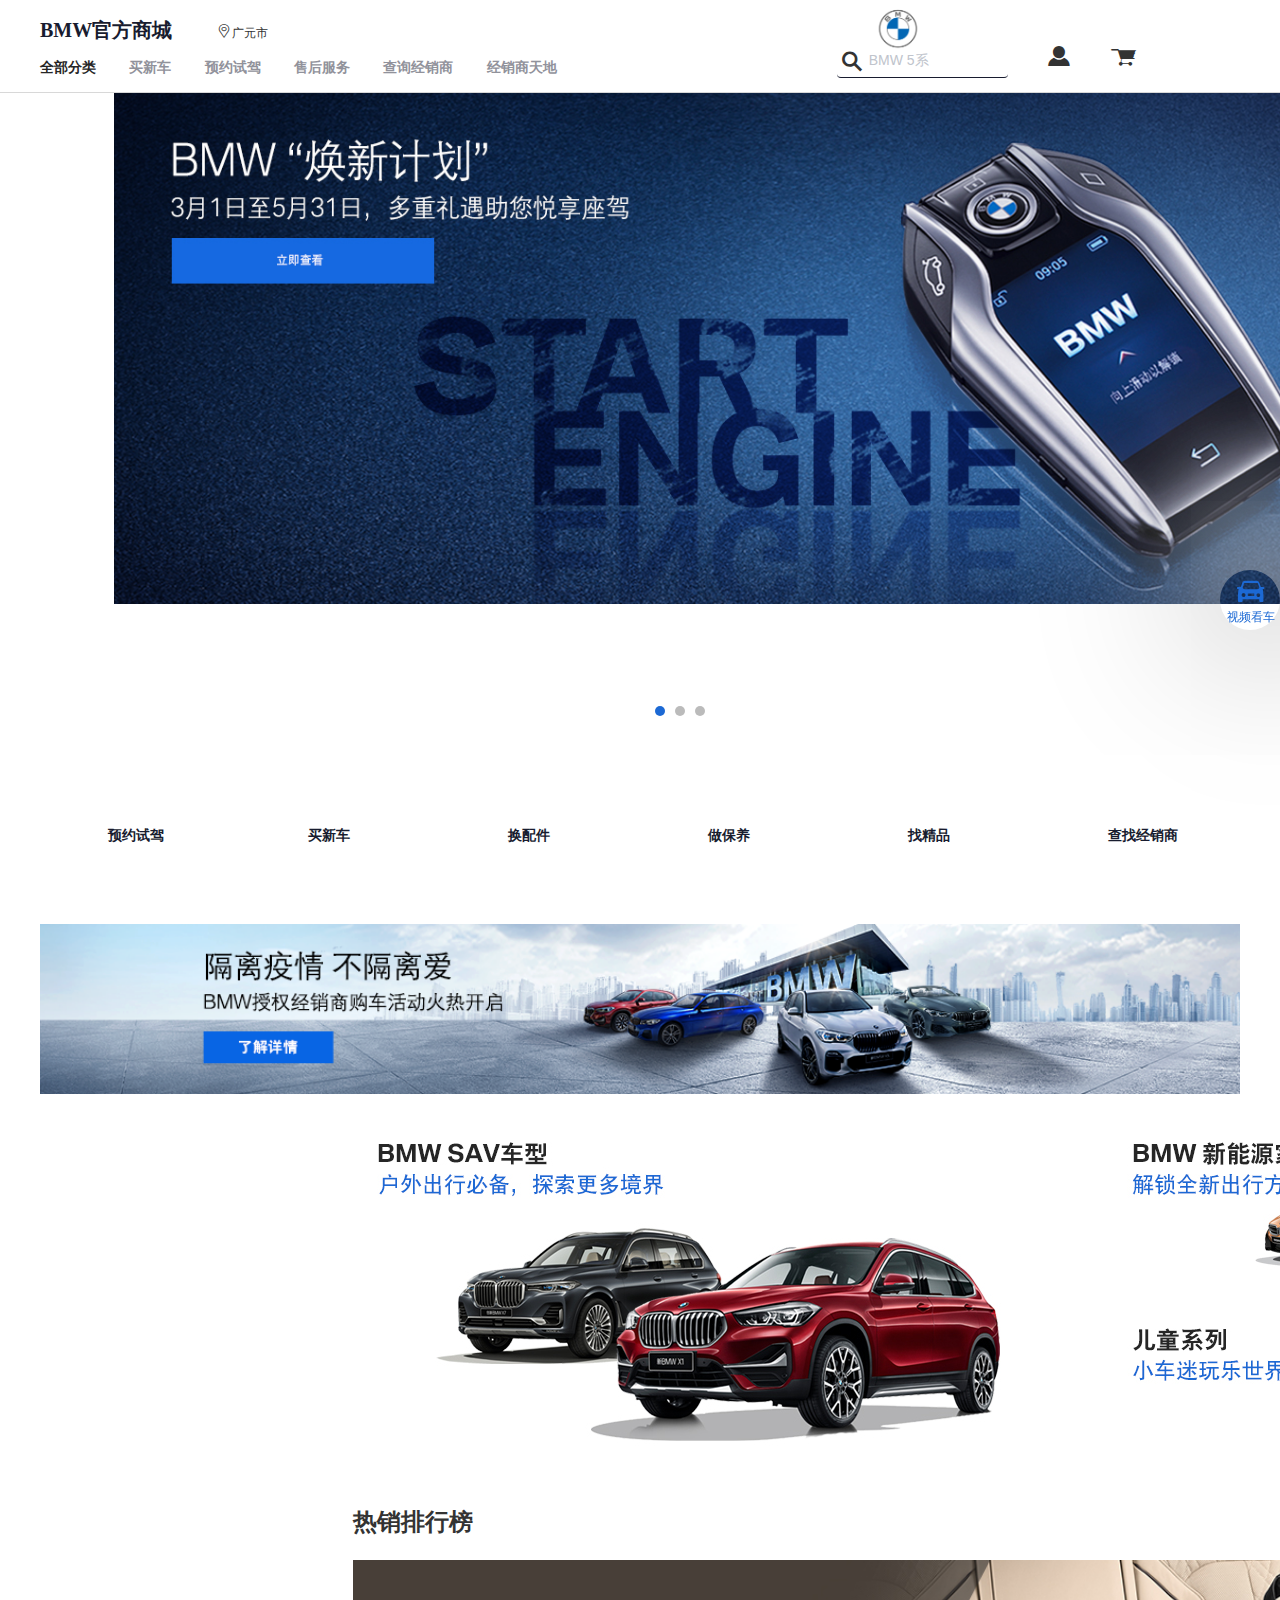
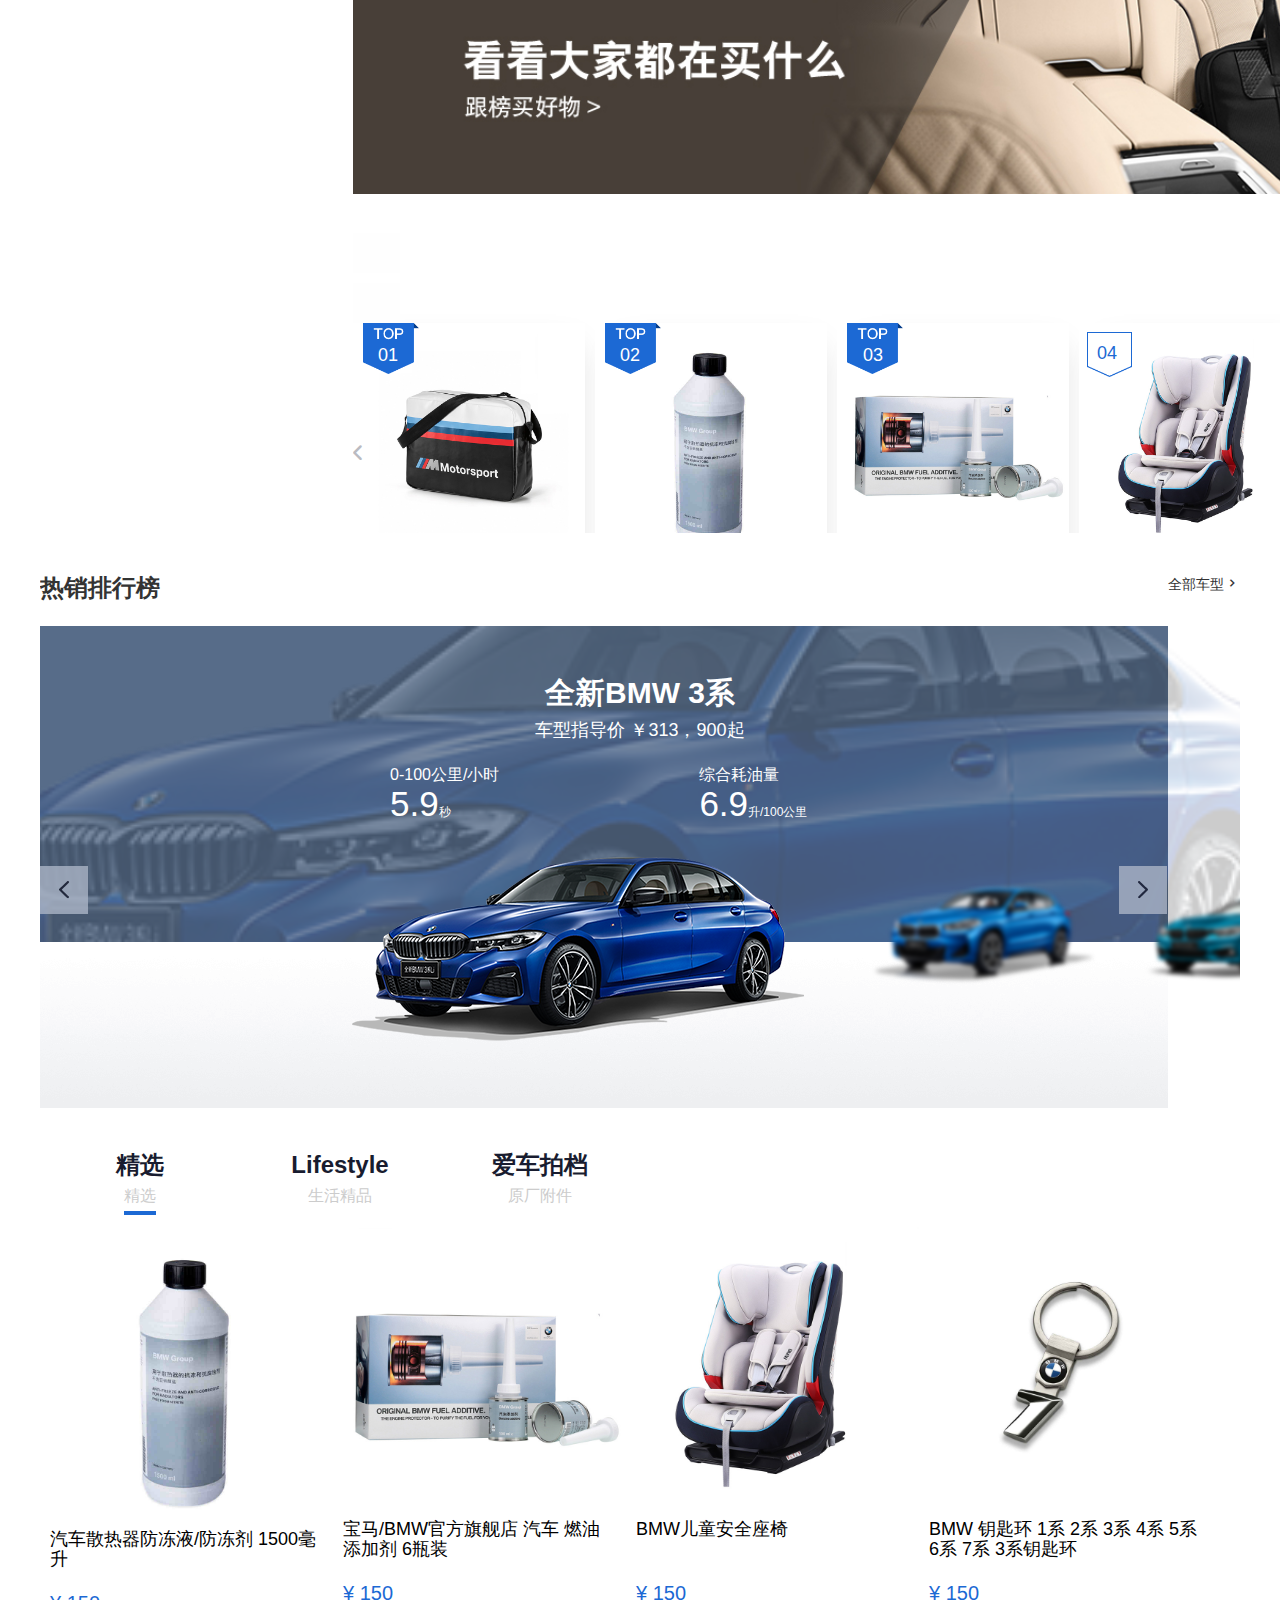
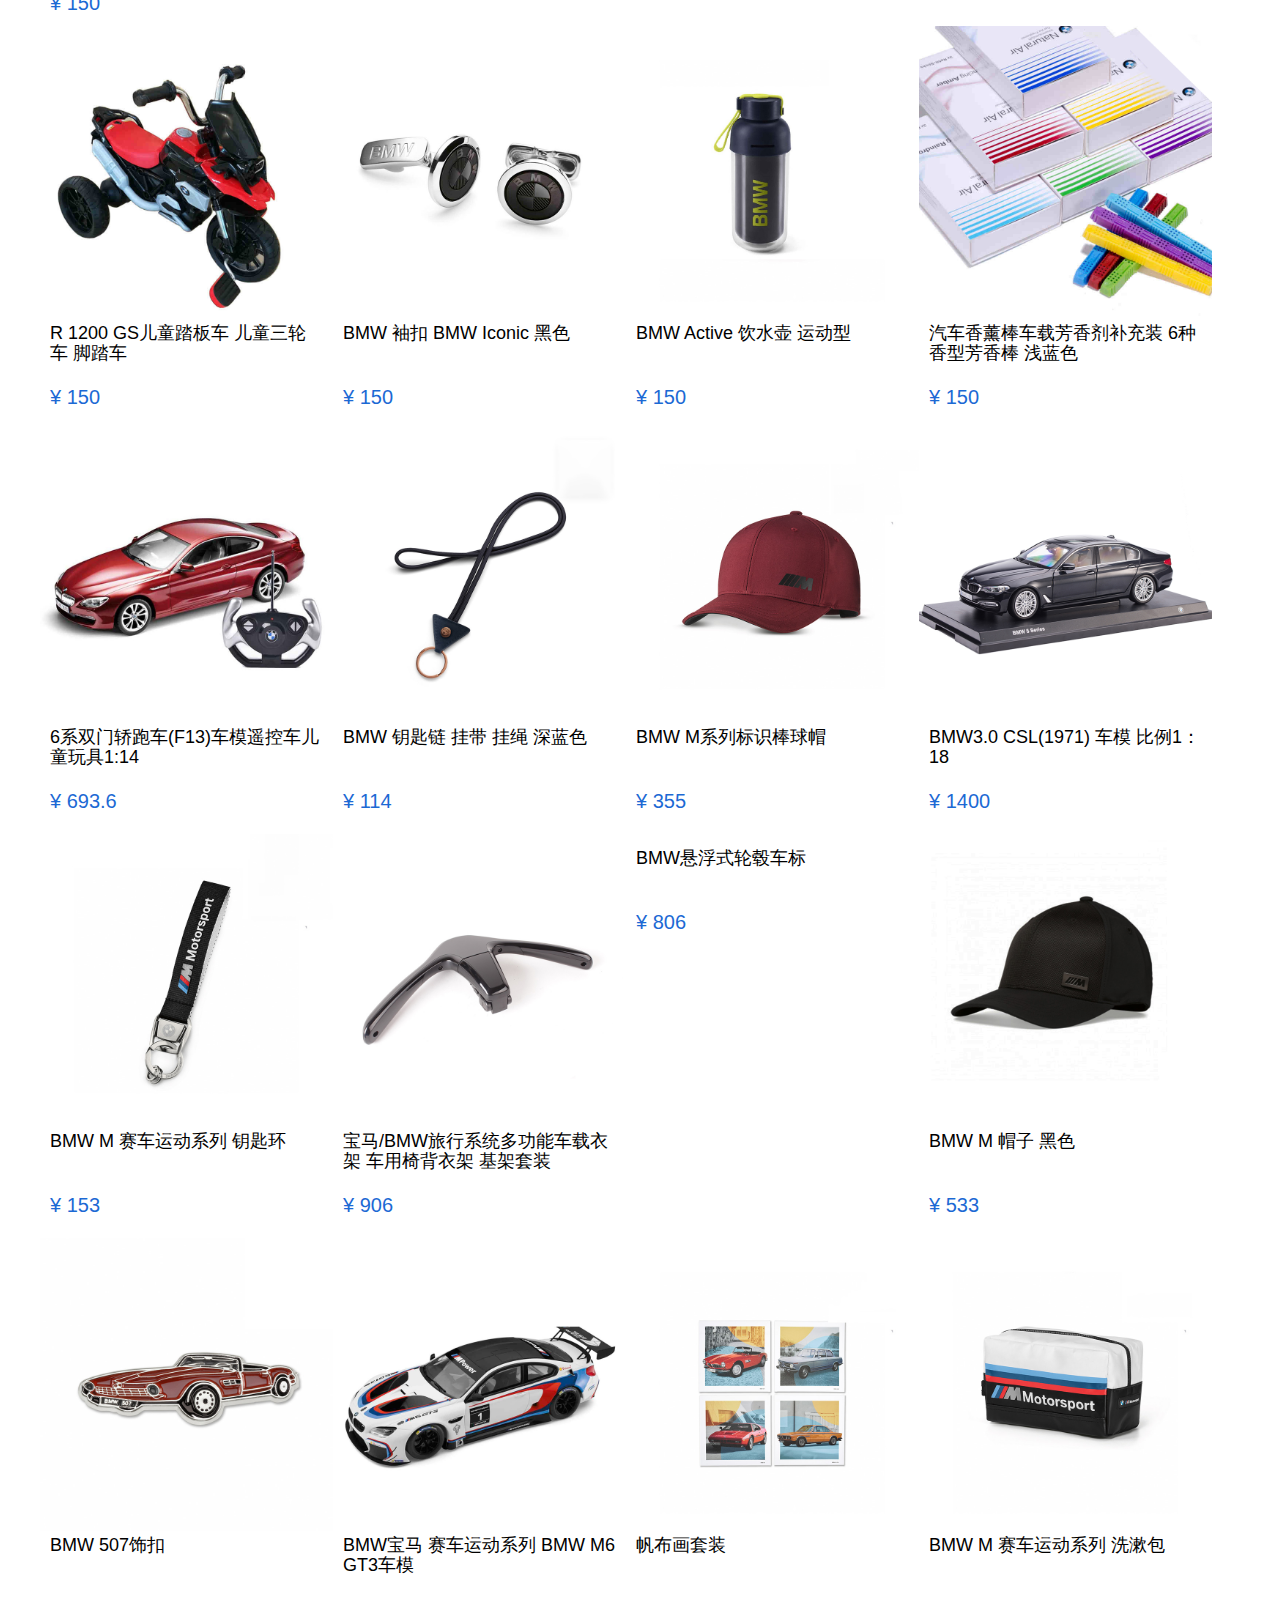
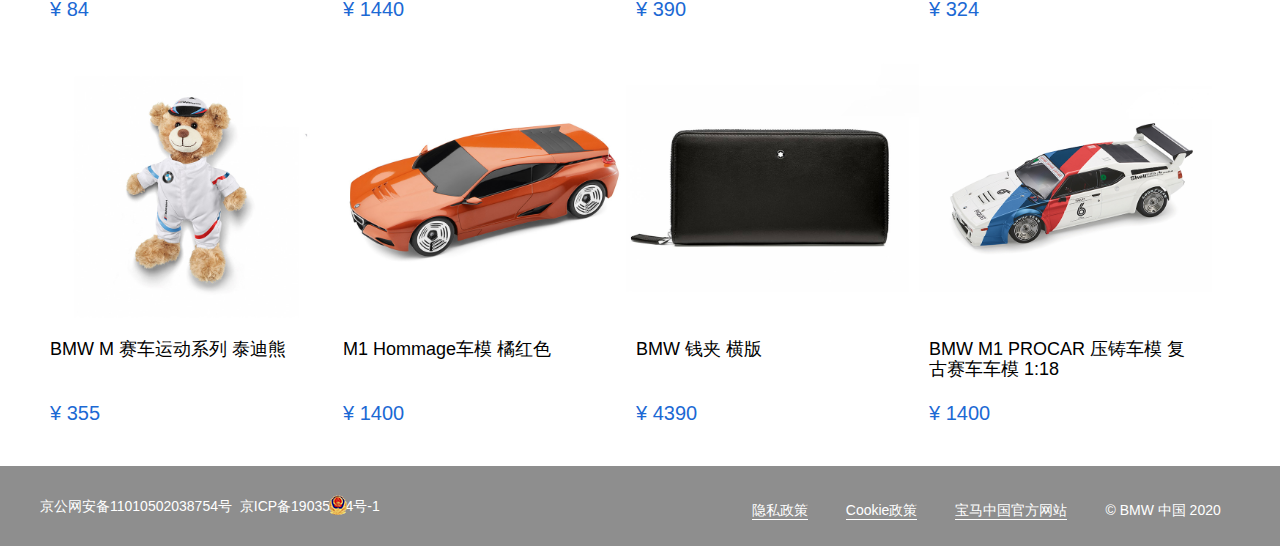
==== commit ce4b08a2: "今日提交" ====
--- a/official-store.html
+++ b/official-store.html
@@ -21,7 +21,7 @@
         <div class="container">
             <div class="topnav-one-part">
                 <a href="javescript:;">BMW官方商城</a>
-                <span><i></i>广元市<i></i></span>
+                <span><i class="iconfont">&#xe681;</i>广元市<i></i></span>
             </div>
             <div class="topnav-two-part">
                 <a href="javescript:;">全部分类</a>
@@ -202,8 +202,46 @@
                 <h2>热销排行榜</h2>
                 <span>全部车型<i class="iconfont">&#xe601;</i></span>
             </div>
-            <div class="hot-car-slider">
-
+            <div class="banner">
+                <div class="banner-left"></div>
+                <div class="banner-right"></div>
+
+                <div class="banner-top"></div>
+                <div class="banner-top-tex">
+                    <h4>全新BMW&nbsp;3系</h4>
+                    <p class="cx">车型指导价 ￥313，900起</p>
+                    <div class="top-left">
+                        <p>0-100公里/小时</p>
+                        <span>5.9</span>秒
+                    </div>
+                    <div class="top-right">
+                        <p>综合耗油量</p>
+                        <span>6.9</span>升/100公里
+                    </div>
+                </div>
+                <div class="banner-ck">
+                    <div class="banner-b">
+                        <div><img src="./images/xxxxxxxxxx01.png" alt=""></div>
+                        <div><img src="./images/xxxxxxxxx02.png" alt=""></div>
+                        <div><img src="./images/xxxxxx03.png" alt=""></div>
+                        <div><img src="./images/xxxxxxx04.png" alt=""></div>
+                        <div><img src="./images/xxxxx05.png" alt=""></div>
+                        <div><img src="./images/xxxxxxxx06.png" alt=""></div>
+                        <div><img src="./images/xxxxxxxxxx07.png" alt=""></div>
+                        <div><img src="./images/xxxxxxxxx08.png" alt=""></div>
+                        <div><img src="./images/xxxxxxxxxx09.png" alt=""></div>
+                        <div><img src="./images/xxxxxxx10.png.png" alt=""></div>
+                        <div><img src="./images/xxxxxxxxxxx11.png" alt=""></div>
+                        <div><img src="./images/xxxxxx12.png" alt=""></div>
+                        <div><img src="./images/xxxxxxxx13.png" alt=""></div>
+                        <div><img src="./images/xxxxxxxxxxxxx14.png" alt=""></div>
+                        <div><img src="./images/xxxxxx15.png" alt=""></div>
+                        <div><img src="./images/xxx16.png" alt=""></div>
+                        <div><img src="./images/xxxxxx17.png" alt=""></div>
+                        <div><img src="./images/xxxxx18.png" alt=""></div>
+                        <div><img src="./images/xxxx.19.png" alt=""></div>
+                    </div>
+                </div>
             </div>
         </div>
     </div>
@@ -624,6 +662,9 @@
     <div class="video-car">
         <i class="iconfont">&#xe7ef;</i>
         <span>视频看车</span>
+
+    </div>
+
     </div>
 
 
--- a/css/official-store.css
+++ b/css/official-store.css
@@ -98,7 +98,7 @@
     /* margin-left: 112px; */
     position: relative;
     margin-top: 92px;
-    z-index: -1;
+    /* z-index: -1; */
   }
 
   .slider img{
@@ -297,22 +297,34 @@
     color: #babbc1;
   }
 
+  .arrow-left i{
+    position: absolute;
+    top: 200px;
+    left: -5px;
+  }
+
+  .arrow-right i{
+    position: absolute;
+    top: 140px;
+    right: -1156px;
+  }
+
   .arrow-left:hover,
   .arrow-right:hover {
     opacity: 0.8;
   }
 
   .arrow-left {
-    left: 0;
+    position: relative;
   }
 
   .arrow-right {
-    right: 1050px;
+   position: relative;
   }
 
 
 .look{
-    width: 1200px;
+    width: 1210px;
     height: 335px;
     position: relative;
     overflow: hidden;
@@ -330,7 +342,7 @@
     color: #1c69d4;
     margin-top: 10px;
     display: block;
-    /* padding-left: 10px; */
+   
 }
 
 .look .top{
@@ -464,12 +476,147 @@
     font-size: 14px;
 }
 
-.hot-car-slider{
-    height: 500px;
-    background-color: pink;
-    margin-bottom: 40px;
-}
-
+.banner {
+    width: 1200px;
+    height: 516px;
+    background-image: url(../images/6aa4b61.png);
+    background-repeat: no-repeat;
+    position: relative;
+  }
+  
+  .banner .banner-left {
+    position: absolute;
+    width: 48px;
+    height: 48px;
+    background-image: url(../images/banner-left.png);
+    background-repeat: no-repeat;
+    background-position: center;
+    top: 240px;
+    left: 0;
+    background-color: #ABB5C6;
+    cursor: pointer;
+    -webkit-transition: all 0.5s;
+    transition: all 0.5s;
+    opacity: 0.8;
+    z-index: 100;
+  }
+  
+  .banner .banner-right {
+    position: absolute;
+    width: 48px;
+    height: 48px;
+    background-image: url(../images/banner-right.png);
+    background-repeat: no-repeat;
+    background-position: center;
+    top: 240px;
+    right: 73px;
+    background-color: #ABB5C6;
+    cursor: pointer;
+    -webkit-transition: all 0.5s;
+    transition: all 0.5s;
+    opacity: 0.8;
+    z-index: 100;
+  }
+  
+  .banner-left:hover, .banner-right:hover {
+    opacity: 1;
+  }
+  
+  .banner-top {
+    width: 1200px;
+    height: 316px;
+    background-image: url(../images/xxxxxxxxxx01.png);
+    background-position: center;
+    background-repeat: no-repeat;
+    background-size: 135%;
+    overflow: hidden;
+    opacity: 0.2;
+  }
+  
+  .banner-top-tex {
+    width: 1200px;
+    height: 316px;
+    position: absolute;
+    top: 0;
+    left: 0;
+  }
+  
+  .banner-top-tex h4 {
+    font-size: 30px;
+    color: #fff;
+    text-align: center;
+    margin-top: 50px;
+  }
+  
+  .banner-top-tex .cx {
+    text-align: center;
+    font-size: 18px;
+    color: #fff;
+    margin-top: 10px;
+  }
+  
+  .top-left, .top-right {
+    margin-top: 25px;
+    float: left;
+    color: #fff;
+  }
+  
+  .top-left p, .top-right p {
+    font-size: 16px;
+  }
+  
+  .top-left span, .top-right span {
+    font-size: 35px;
+  }
+  
+  .top-left {
+    margin-left: 350px;
+  }
+  
+  .top-right {
+    margin-left: 200px;
+  }
+  
+  .banner-b {
+    width: 6000px;
+    position: absolute;
+    overflow: hidden;
+    padding-left: 250px;
+    padding-right: 250px;
+  }
+  
+  .banner-b div {
+    float: left;
+    margin-top: 80px;
+    margin-left: 45px;
+  }
+  
+  .banner-b div img {
+    width: 224px;
+    -webkit-filter: blur(2px);
+            filter: blur(2px);
+  }
+  
+  .banner-b div:nth-child(1) img {
+    -webkit-filter: none;
+            filter: none;
+    width: 490px;
+  }
+  
+  .banner-b div:nth-child(1) {
+    margin-top: 0px;
+  }
+  
+  .banner-ck {
+    width: 1200px;
+    overflow: hidden;
+    height: 279px;
+    position: absolute;
+    top: 160px;
+    left: 0;
+    z-index: 10;
+  }
+  /*# sourceMappingURL=index.css.map */
 
 
 
@@ -676,6 +823,7 @@
     margin-left: 15px;
     color: #1c69d4;
 }
+
 
 
 .subnav{
